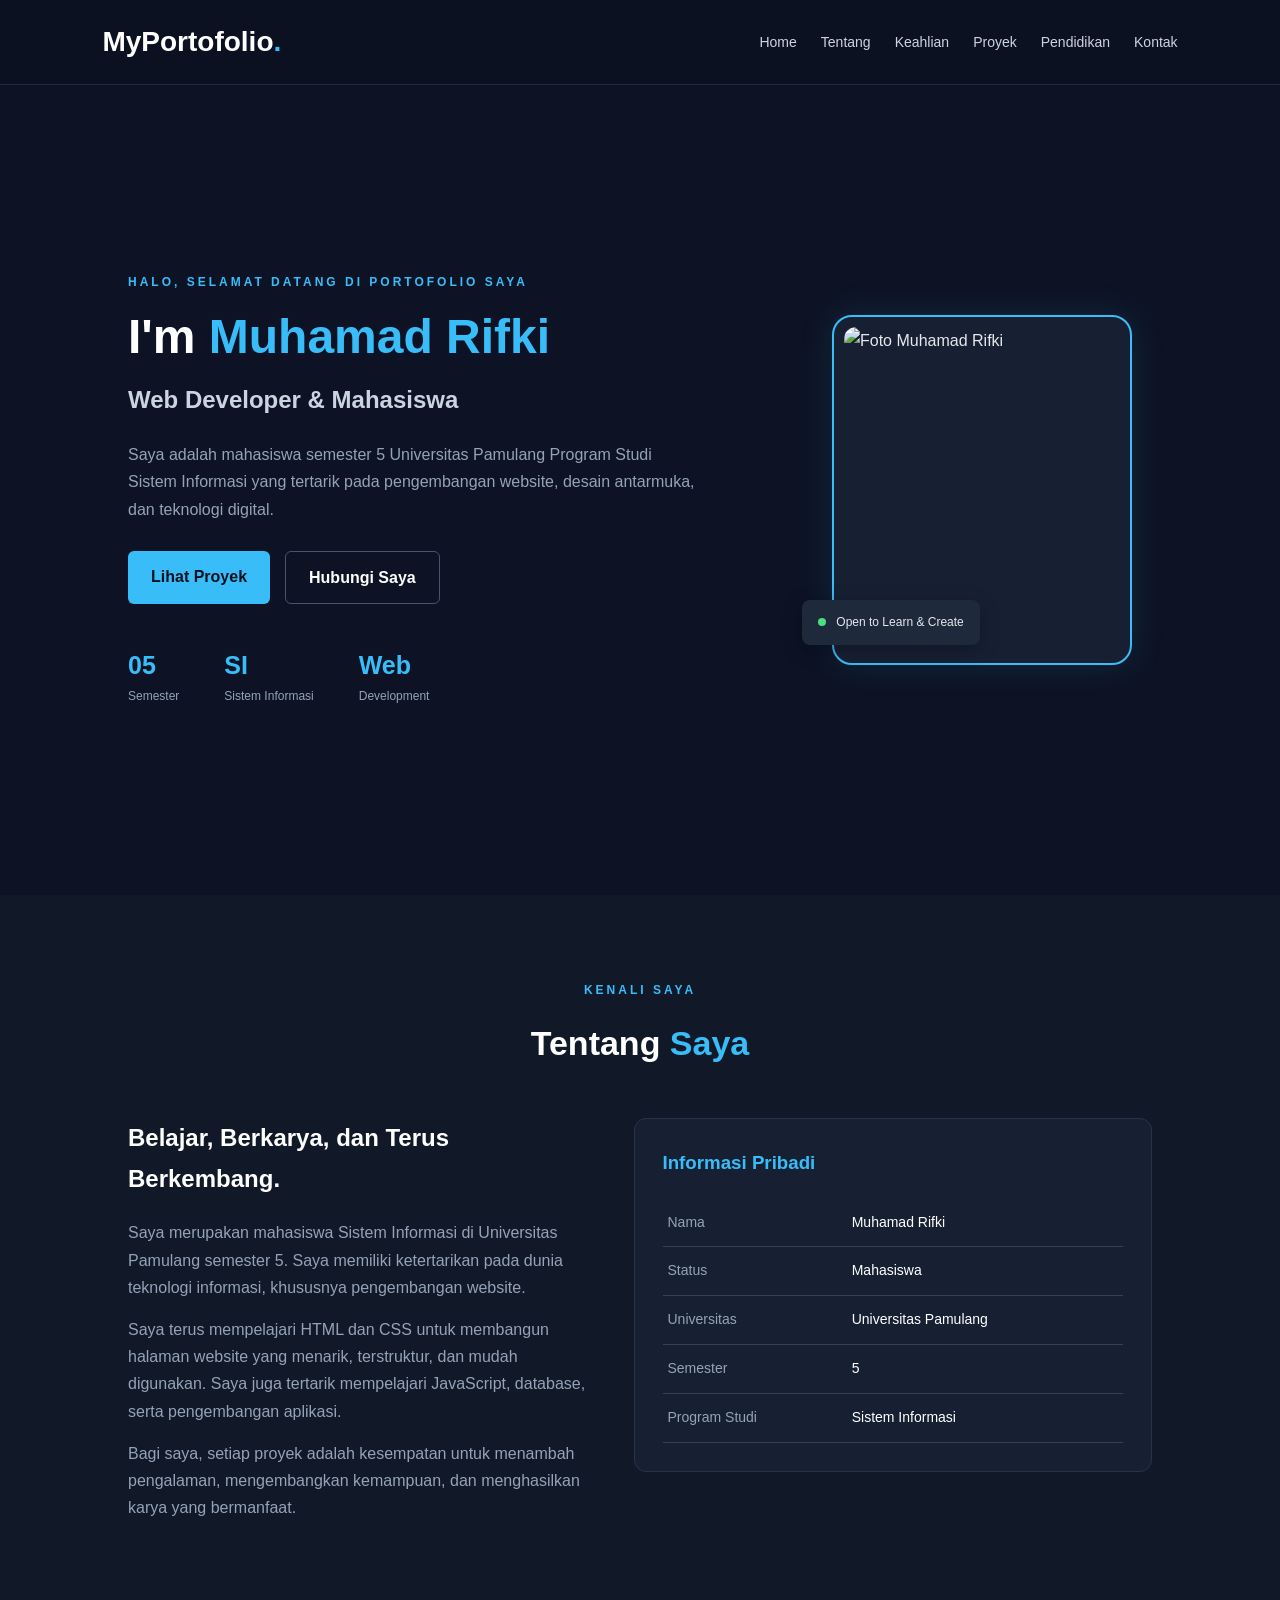
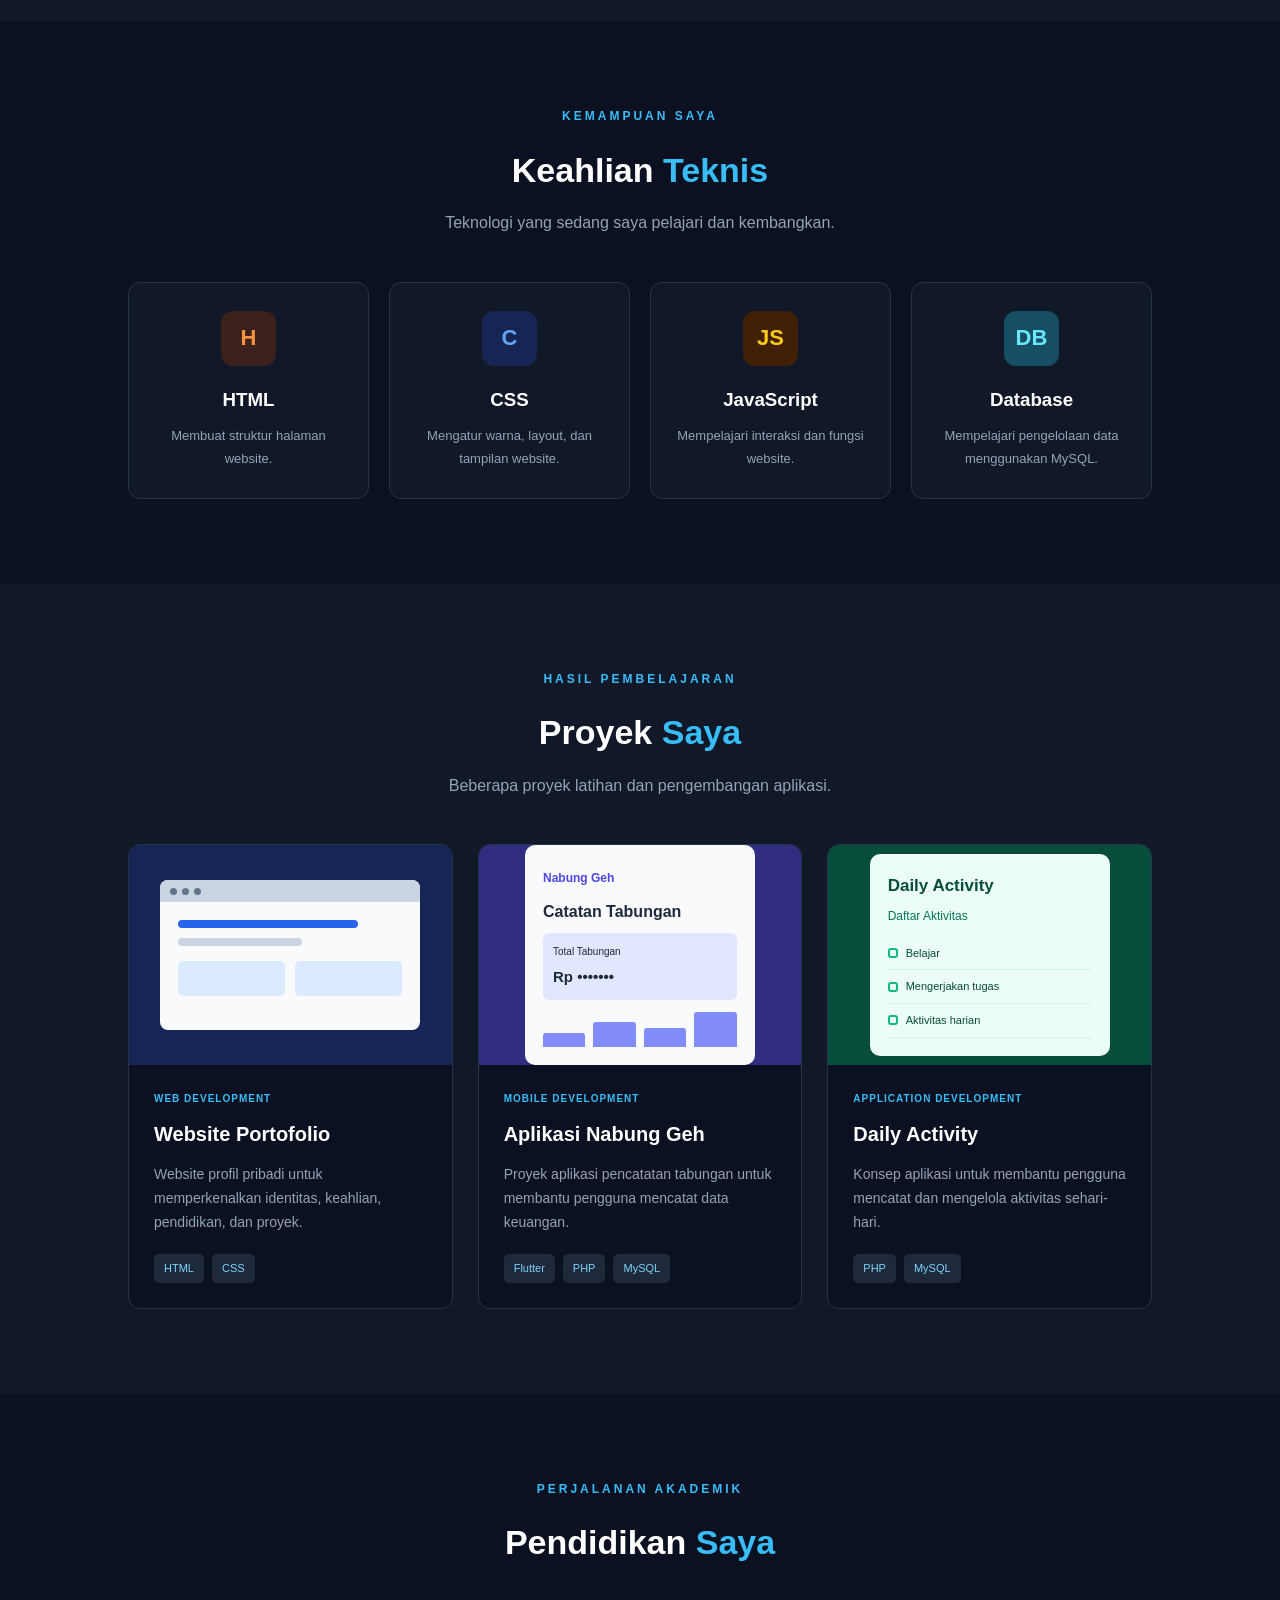
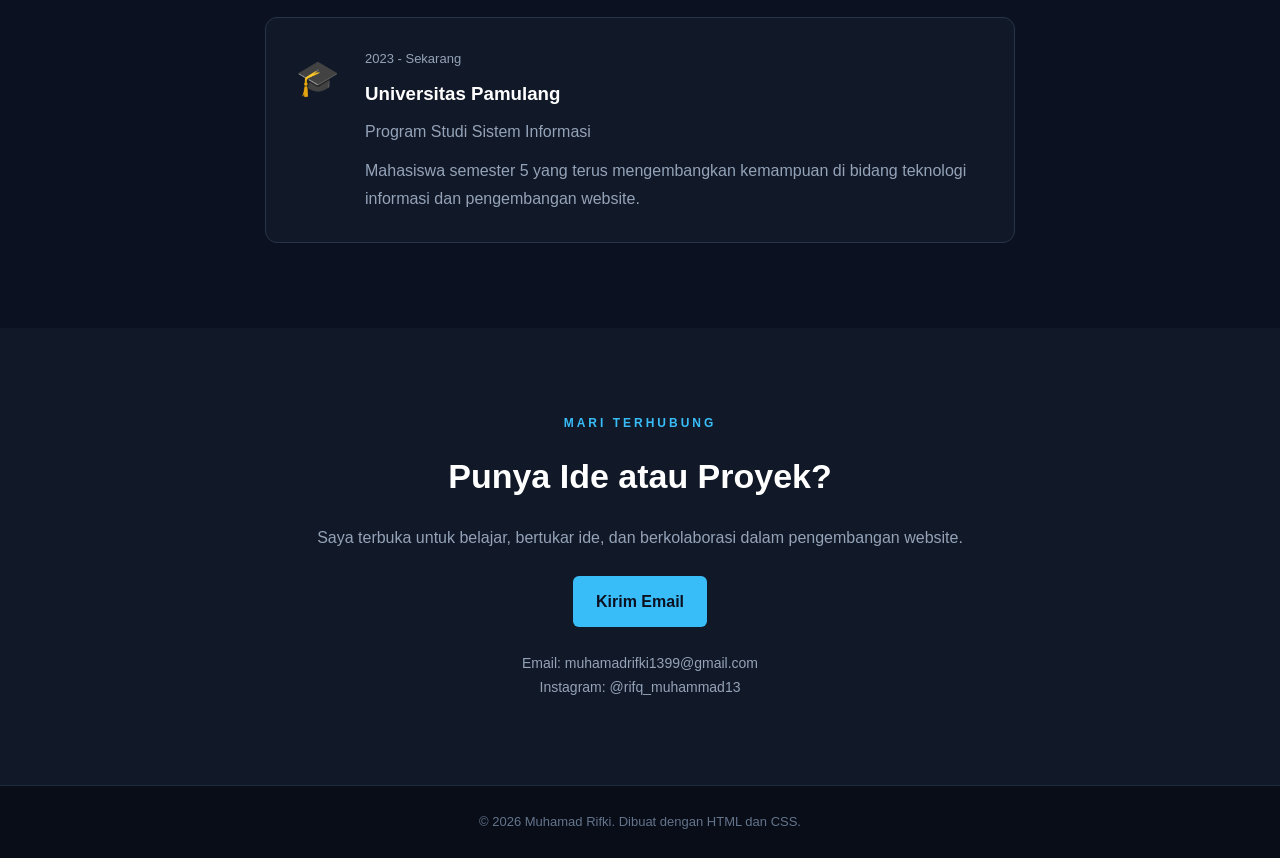
==== index.html @ a857c634 "Add files via upload" ====
<!DOCTYPE html>
<html lang="id">
<head>
    <meta charset="UTF-8">
    <meta name="viewport" content="width=device-width, initial-scale=1.0">

    <title>Portfolio | Muhamad Rifki</title>

    <link rel="stylesheet" href="style.css">
</head>
<body>

    <!-- NAVBAR -->
    <nav class="navbar">
        <a href="#home" class="logo">MyPortofolio<span>.</span></a>

        <ul>
            <li><a href="#home">Home</a></li>
            <li><a href="#about">Tentang</a></li>
            <li><a href="#skills">Keahlian</a></li>
            <li><a href="#projects">Proyek</a></li>
            <li><a href="#education">Pendidikan</a></li>
            <li><a href="#contact">Kontak</a></li>
        </ul>
    </nav>


    <!-- HOME -->
    <section id="home" class="hero">
        <div class="hero-content">

            <p class="greeting">HALO, SELAMAT DATANG DI PORTOFOLIO SAYA</p>

            <h1>I'm <span>Muhamad Rifki</span></h1>

            <h2>Web Developer & Mahasiswa</h2>

            <p class="hero-description">
                Saya adalah mahasiswa semester 5 Universitas Pamulang
                Program Studi Sistem Informasi yang tertarik pada
                pengembangan website, desain antarmuka, dan teknologi digital.
            </p>

            <div class="hero-buttons">
                <a href="#projects" class="btn-primary">Lihat Proyek</a>
                <a href="#contact" class="btn-outline">Hubungi Saya</a>
            </div>

            <div class="hero-info">
                <div>
                    <h3>05</h3>
                    <p>Semester</p>
                </div>

                <div>
                    <h3>SI</h3>
                    <p>Sistem Informasi</p>
                </div>

                <div>
                    <h3>Web</h3>
                    <p>Development</p>
                </div>
            </div>

        </div>

        <div class="hero-image">
            <div class="image-frame">
                <img src="img/rifki.png" alt="Foto Muhamad Rifki">
            </div>

            <div class="floating-card">
                <span class="status-dot"></span>
                Open to Learn & Create
            </div>
        </div>
    </section>


    <!-- TENTANG SAYA -->
    <section id="about" class="section about">
        <div class="section-heading">
            <p class="section-label">KENALI SAYA</p>
            <h2>Tentang <span>Saya</span></h2>
        </div>

        <div class="about-content">
            <div class="about-text">
                <h3>Belajar, Berkarya, dan Terus Berkembang.</h3>

                <p>
                    Saya merupakan mahasiswa Sistem Informasi di
                    Universitas Pamulang semester 5. Saya memiliki
                    ketertarikan pada dunia teknologi informasi,
                    khususnya pengembangan website.
                </p>

                <p>
                    Saya terus mempelajari HTML dan CSS untuk membangun
                    halaman website yang menarik, terstruktur, dan mudah
                    digunakan. Saya juga tertarik mempelajari JavaScript,
                    database, serta pengembangan aplikasi.
                </p>

                <p>
                    Bagi saya, setiap proyek adalah kesempatan untuk
                    menambah pengalaman, mengembangkan kemampuan,
                    dan menghasilkan karya yang bermanfaat.
                </p>
            </div>

            <div class="about-card">
                <h3>Informasi Pribadi</h3>

                <table>
                    <tr>
                        <td>Nama</td>
                        <td>Muhamad Rifki</td>
                    </tr>
                    <tr>
                        <td>Status</td>
                        <td>Mahasiswa</td>
                    </tr>
                    <tr>
                        <td>Universitas</td>
                        <td>Universitas Pamulang</td>
                    </tr>
                    <tr>
                        <td>Semester</td>
                        <td>5</td>
                    </tr>
                    <tr>
                        <td>Program Studi</td>
                        <td>Sistem Informasi</td>
                    </tr>
                </table>
            </div>
        </div>
    </section>


    <!-- KEAHLIAN -->
    <section id="skills" class="section skills-section">
        <div class="section-heading">
            <p class="section-label">KEMAMPUAN SAYA</p>
            <h2>Keahlian <span>Teknis</span></h2>
            <p class="heading-description">
                Teknologi yang sedang saya pelajari dan kembangkan.
            </p>
        </div>

        <div class="skills-grid">

            <div class="skill-card">
                <div class="skill-icon html-icon">H</div>
                <h3>HTML</h3>
                <p>Membuat struktur halaman website.</p>
            </div>

            <div class="skill-card">
                <div class="skill-icon css-icon">C</div>
                <h3>CSS</h3>
                <p>Mengatur warna, layout, dan tampilan website.</p>
            </div>

            <div class="skill-card">
                <div class="skill-icon js-icon">JS</div>
                <h3>JavaScript</h3>
                <p>Mempelajari interaksi dan fungsi website.</p>
            </div>

            <div class="skill-card">
                <div class="skill-icon db-icon">DB</div>
                <h3>Database</h3>
                <p>Mempelajari pengelolaan data menggunakan MySQL.</p>
            </div>

        </div>
    </section>


    <!-- PROYEK -->
    <section id="projects" class="section projects-section">
        <div class="section-heading">
            <p class="section-label">HASIL PEMBELAJARAN</p>
            <h2>Proyek <span>Saya</span></h2>
            <p class="heading-description">
                Beberapa proyek latihan dan pengembangan aplikasi.
            </p>
        </div>

        <div class="projects-grid">

            <div class="project-card">
                <div class="project-visual project-blue">
                    <div class="mock-window">
                        <div class="mock-top">
                            <span></span>
                            <span></span>
                            <span></span>
                        </div>
                        <div class="mock-content">
                            <div class="mock-line"></div>
                            <div class="mock-line short"></div>
                            <div class="mock-boxes">
                                <span></span>
                                <span></span>
                            </div>
                        </div>
                    </div>
                </div>

                <div class="project-info">
                    <p class="project-category">WEB DEVELOPMENT</p>
                    <h3>Website Portofolio</h3>
                    <p>
                        Website profil pribadi untuk memperkenalkan
                        identitas, keahlian, pendidikan, dan proyek.
                    </p>

                    <div class="tags">
                        <span>HTML</span>
                        <span>CSS</span>
                    </div>
                </div>
            </div>


            <div class="project-card">
                <div class="project-visual project-purple">
                    <div class="finance-preview">
                        <span class="preview-label">Nabung Geh</span>
                        <h3>Catatan Tabungan</h3>
                        <div class="finance-balance">
                            <small>Total Tabungan</small>
                            <strong>Rp •••••••</strong>
                        </div>
                        <div class="finance-bars">
                            <span></span>
                            <span></span>
                            <span></span>
                            <span></span>
                        </div>
                    </div>
                </div>

                <div class="project-info">
                    <p class="project-category">MOBILE DEVELOPMENT</p>
                    <h3>Aplikasi Nabung Geh</h3>
                    <p>
                        Proyek aplikasi pencatatan tabungan untuk
                        membantu pengguna mencatat data keuangan.
                    </p>

                    <div class="tags">
                        <span>Flutter</span>
                        <span>PHP</span>
                        <span>MySQL</span>
                    </div>
                </div>
            </div>


            <div class="project-card">
                <div class="project-visual project-green">
                    <div class="activity-preview">
                        <h3>Daily Activity</h3>
                        <p>Daftar Aktivitas</p>
                        <div class="activity-row">
                            <span></span>
                            Belajar
                        </div>
                        <div class="activity-row">
                            <span></span>
                            Mengerjakan tugas
                        </div>
                        <div class="activity-row">
                            <span></span>
                            Aktivitas harian
                        </div>
                    </div>
                </div>

                <div class="project-info">
                    <p class="project-category">APPLICATION DEVELOPMENT</p>
                    <h3>Daily Activity</h3>
                    <p>
                        Konsep aplikasi untuk membantu pengguna
                        mencatat dan mengelola aktivitas sehari-hari.
                    </p>

                    <div class="tags">
                        <span>PHP</span>
                        <span>MySQL</span>
                    </div>
                </div>
            </div>

        </div>
    </section>


    <!-- PENDIDIKAN -->
    <section id="education" class="section education-section">
        <div class="section-heading">
            <p class="section-label">PERJALANAN AKADEMIK</p>
            <h2>Pendidikan <span>Saya</span></h2>
        </div>

        <div class="education-card">
            <div class="education-icon">🎓</div>

            <div>
                <p class="education-year">2023 - Sekarang</p>
                <h3>Universitas Pamulang</h3>
                <p>Program Studi Sistem Informasi</p>
                <p class="education-detail">
                    Mahasiswa semester 5 yang terus mengembangkan
                    kemampuan di bidang teknologi informasi dan
                    pengembangan website.
                </p>
            </div>
        </div>
    </section>


    <!-- KONTAK -->
    <section id="contact" class="section contact-section">
        <div class="contact-box">
            <p class="section-label">MARI TERHUBUNG</p>

            <h2>Punya Ide atau Proyek?</h2>

            <p>
                Saya terbuka untuk belajar, bertukar ide, dan
                berkolaborasi dalam pengembangan website.
            </p>

            <a href="mailto:emailkamu@example.com" class="btn-primary">
                Kirim Email
            </a>

            <div class="contact-details">
                <p>Email: muhamadrifki1399@gmail.com</p>
                <p>Instagram: @rifq_muhammad13</p>
            </div>
        </div>
    </section>


    <!-- FOOTER -->
    <footer>
        <p>
            &copy; 2026 Muhamad Rifki.
            Dibuat dengan HTML dan CSS.
        </p>
    </footer>

</body>
</html>
---- style.css ----
/* RESET */
* {
    margin: 0;
    padding: 0;
    box-sizing: border-box;
}

html {
    scroll-behavior: smooth;
    scroll-padding-top: 85px;
}

body {
    font-family: Arial, sans-serif;
    background-color: #0b1120;
    color: #e5e7eb;
    line-height: 1.7;
}

a {
    text-decoration: none;
}


/* NAVBAR */
.navbar {
    background-color: #0b1120;
    padding: 18px 8%;
    display: flex;
    justify-content: space-between;
    align-items: center;
    position: sticky;
    top: 0;
    z-index: 100;
    border-bottom: 1px solid #1e293b;
}

.logo {
    font-size: 28px;
    font-weight: bold;
    color: white;
}

.logo span {
    color: #38bdf8;
}

.navbar ul {
    display: flex;
    list-style: none;
    gap: 24px;
}

.navbar ul a {
    color: #cbd5e1;
    font-size: 14px;
    transition: 0.3s;
}

.navbar ul a:hover {
    color: #38bdf8;
}


/* HOME */
.hero {
    min-height: 90vh;
    padding: 90px 10%;
    display: flex;
    justify-content: space-between;
    align-items: center;
    gap: 50px;
    background-color: #0d1324;
}

.hero-content {
    max-width: 620px;
}

.greeting,
.section-label {
    color: #38bdf8;
    font-size: 12px;
    font-weight: bold;
    letter-spacing: 3px;
    margin-bottom: 15px;
}

.hero h1 {
    font-size: 48px;
    line-height: 1.2;
    color: white;
    margin-bottom: 15px;
}

.hero h1 span,
.section-heading h2 span {
    color: #38bdf8;
}

.hero h2 {
    color: #cbd5e1;
    font-size: 24px;
    margin-bottom: 20px;
}

.hero-description {
    color: #94a3b8;
    max-width: 570px;
    margin-bottom: 28px;
}

.hero-buttons {
    display: flex;
    flex-wrap: wrap;
    gap: 15px;
}

.btn-primary,
.btn-outline {
    display: inline-block;
    padding: 12px 23px;
    border-radius: 6px;
    font-weight: bold;
    transition: 0.3s;
}

.btn-primary {
    background-color: #38bdf8;
    color: #0b1120;
}

.btn-primary:hover {
    background-color: #7dd3fc;
    transform: translateY(-3px);
}

.btn-outline {
    border: 1px solid #475569;
    color: white;
}

.btn-outline:hover {
    border-color: #38bdf8;
    color: #38bdf8;
}

.hero-info {
    display: flex;
    gap: 45px;
    margin-top: 40px;
}

.hero-info h3 {
    color: #38bdf8;
    font-size: 25px;
}

.hero-info p {
    color: #94a3b8;
    font-size: 12px;
}


/* FOTO PROFIL */
.hero-image {
    position: relative;
    flex-shrink: 0;
    margin: 20px;
}

.image-frame {
    width: 300px;
    height: 350px;
    padding: 10px;
    border: 2px solid #38bdf8;
    border-radius: 20px;
    background-color: #172033;
    box-shadow: 0 0 35px rgba(56, 189, 248, 0.12);
}

.image-frame img {
    width: 100%;
    height: 100%;
    object-fit: cover;
    border-radius: 12px;
}

.floating-card {
    position: absolute;
    bottom: 20px;
    left: -30px;
    background-color: #1e293b;
    padding: 12px 16px;
    border-radius: 8px;
    font-size: 12px;
    box-shadow: 0 5px 20px rgba(0, 0, 0, 0.3);
}

.status-dot {
    display: inline-block;
    width: 8px;
    height: 8px;
    background-color: #4ade80;
    border-radius: 50%;
    margin-right: 7px;
}


/* SECTION UMUM */
.section {
    padding: 85px 10%;
}

.section-heading {
    text-align: center;
    margin-bottom: 45px;
}

.section-heading h2 {
    color: white;
    font-size: 34px;
    margin-bottom: 10px;
}

.heading-description {
    color: #94a3b8;
    margin-top: 10px;
}


/* TENTANG SAYA */
.about {
    background-color: #111827;
}

.about-content {
    display: flex;
    align-items: flex-start;
    gap: 45px;
}

.about-text {
    flex: 1;
}

.about-text h3 {
    color: white;
    font-size: 24px;
    margin-bottom: 20px;
}

.about-text p {
    color: #94a3b8;
    margin-bottom: 15px;
}

.about-card {
    flex: 1;
    background-color: #172033;
    padding: 28px;
    border: 1px solid #263449;
    border-radius: 12px;
}

.about-card h3 {
    color: #38bdf8;
    margin-bottom: 20px;
}

.about-card table {
    width: 100%;
    border-collapse: collapse;
}

.about-card td {
    padding: 12px 5px;
    border-bottom: 1px solid #334155;
    font-size: 14px;
}

.about-card td:first-child {
    color: #94a3b8;
    width: 40%;
}

.about-card td:last-child {
    color: white;
}


/* KEAHLIAN */
.skills-section {
    background-color: #0b1120;
}

.skills-grid {
    display: grid;
    grid-template-columns: repeat(4, 1fr);
    gap: 20px;
}

.skill-card {
    background-color: #111827;
    padding: 28px 20px;
    border: 1px solid #263449;
    border-radius: 12px;
    text-align: center;
    transition: 0.3s;
}

.skill-card:hover {
    border-color: #38bdf8;
    transform: translateY(-6px);
}

.skill-icon {
    width: 55px;
    height: 55px;
    margin: 0 auto 18px;
    display: flex;
    justify-content: center;
    align-items: center;
    border-radius: 12px;
    font-size: 22px;
    font-weight: bold;
}

.html-icon {
    background-color: #3b201b;
    color: #fb923c;
}

.css-icon {
    background-color: #172554;
    color: #60a5fa;
}

.js-icon {
    background-color: #422006;
    color: #facc15;
}

.db-icon {
    background-color: #164e63;
    color: #67e8f9;
}

.skill-card h3 {
    color: white;
    margin-bottom: 10px;
}

.skill-card p {
    color: #94a3b8;
    font-size: 13px;
}


/* PROYEK */
.projects-section {
    background-color: #111827;
}

.projects-grid {
    display: grid;
    grid-template-columns: repeat(3, 1fr);
    gap: 25px;
}

.project-card {
    background-color: #0b1120;
    border: 1px solid #263449;
    border-radius: 12px;
    overflow: hidden;
    transition: 0.3s;
}

.project-card:hover {
    transform: translateY(-6px);
    border-color: #38bdf8;
}

.project-visual {
    height: 220px;
    padding: 25px;
    display: flex;
    justify-content: center;
    align-items: center;
}

.project-blue {
    background-color: #172554;
}

.project-purple {
    background-color: #312e81;
}

.project-green {
    background-color: #064e3b;
}


/* ILUSTRASI WEBSITE */
.mock-window {
    width: 100%;
    max-width: 260px;
    height: 150px;
    border-radius: 8px;
    background-color: #f8fafc;
    overflow: hidden;
}

.mock-top {
    background-color: #cbd5e1;
    height: 22px;
    display: flex;
    align-items: center;
    gap: 5px;
    padding: 0 10px;
}

.mock-top span {
    width: 7px;
    height: 7px;
    background-color: #64748b;
    border-radius: 50%;
}

.mock-content {
    padding: 18px;
}

.mock-line {
    width: 80%;
    height: 8px;
    background-color: #2563eb;
    border-radius: 4px;
    margin-bottom: 10px;
}

.mock-line.short {
    width: 55%;
    background-color: #cbd5e1;
}

.mock-boxes {
    display: flex;
    gap: 10px;
    margin-top: 15px;
}

.mock-boxes span {
    height: 35px;
    flex: 1;
    background-color: #dbeafe;
    border-radius: 5px;
}


/* ILUSTRASI NABUNG GEH */
.finance-preview {
    width: 100%;
    max-width: 230px;
    background-color: #f8fafc;
    padding: 18px;
    border-radius: 10px;
    color: #1e293b;
}

.preview-label {
    color: #4f46e5;
    font-size: 12px;
    font-weight: bold;
}

.finance-preview h3 {
    font-size: 16px;
    margin: 8px 0;
}

.finance-balance {
    background-color: #e0e7ff;
    padding: 10px;
    border-radius: 6px;
}

.finance-balance small,
.finance-balance strong {
    display: block;
}

.finance-balance small {
    font-size: 10px;
}

.finance-balance strong {
    font-size: 15px;
    margin-top: 4px;
}

.finance-bars {
    display: flex;
    align-items: flex-end;
    gap: 8px;
    height: 35px;
    margin-top: 12px;
}

.finance-bars span {
    flex: 1;
    background-color: #818cf8;
    border-radius: 3px 3px 0 0;
}

.finance-bars span:nth-child(1) {
    height: 40%;
}

.finance-bars span:nth-child(2) {
    height: 70%;
}

.finance-bars span:nth-child(3) {
    height: 55%;
}

.finance-bars span:nth-child(4) {
    height: 100%;
}


/* ILUSTRASI DAILY ACTIVITY */
.activity-preview {
    width: 100%;
    max-width: 240px;
    padding: 18px;
    border-radius: 10px;
    background-color: #ecfdf5;
    color: #064e3b;
}

.activity-preview h3 {
    font-size: 17px;
}

.activity-preview p {
    color: #047857;
    font-size: 12px;
    margin: 5px 0 10px;
}

.activity-row {
    display: flex;
    align-items: center;
    gap: 8px;
    padding: 7px 0;
    font-size: 11px;
    border-bottom: 1px solid #d1fae5;
}

.activity-row span {
    width: 10px;
    height: 10px;
    border: 2px solid #10b981;
    border-radius: 3px;
}


/* INFORMASI PROYEK */
.project-info {
    padding: 25px;
}

.project-category {
    color: #38bdf8;
    font-size: 10px;
    letter-spacing: 1px;
    font-weight: bold;
    margin-bottom: 10px;
}

.project-info h3 {
    color: white;
    font-size: 20px;
    margin-bottom: 12px;
}

.project-info > p:not(.project-category) {
    color: #94a3b8;
    font-size: 14px;
    margin-bottom: 20px;
}

.tags {
    display: flex;
    flex-wrap: wrap;
    gap: 8px;
}

.tags span {
    background-color: #1e293b;
    color: #7dd3fc;
    padding: 5px 10px;
    border-radius: 5px;
    font-size: 11px;
}


/* PENDIDIKAN */
.education-section {
    background-color: #0b1120;
}

.education-card {
    max-width: 750px;
    margin: 0 auto;
    display: flex;
    gap: 25px;
    padding: 30px;
    background-color: #111827;
    border: 1px solid #263449;
    border-radius: 12px;
}

.education-icon {
    font-size: 35px;
}

.education-year {
    color: #38bdf8;
    font-size: 13px;
}

.education-card h3 {
    color: white;
    margin: 8px 0;
}

.education-card p {
    color: #94a3b8;
}

.education-detail {
    margin-top: 12px;
}


/* KONTAK */
.contact-section {
    background-color: #111827;
}

.contact-box {
    max-width: 700px;
    margin: 0 auto;
    text-align: center;
}

.contact-box h2 {
    color: white;
    font-size: 34px;
    margin-bottom: 18px;
}

.contact-box > p:not(.section-label) {
    color: #94a3b8;
    margin-bottom: 25px;
}

.contact-details {
    margin-top: 25px;
    color: #94a3b8;
    font-size: 14px;
}


/* FOOTER */
footer {
    padding: 25px 10%;
    text-align: center;
    background-color: #080d18;
    border-top: 1px solid #1e293b;
    color: #64748b;
    font-size: 13px;
}


/* RESPONSIVE TABLET */
@media (max-width: 1000px) {
    .navbar {
        padding: 18px 5%;
    }

    .navbar ul {
        gap: 14px;
    }

    .hero,
    .section {
        padding-left: 6%;
        padding-right: 6%;
    }

    .hero h1 {
        font-size: 38px;
    }

    .image-frame {
        width: 250px;
        height: 300px;
    }

    .skills-grid {
        grid-template-columns: repeat(2, 1fr);
    }

    .projects-grid {
        grid-template-columns: repeat(2, 1fr);
    }
}


/* RESPONSIVE HP */
@media (max-width: 700px) {
    .navbar {
        flex-direction: column;
        gap: 12px;
    }

    .navbar ul {
        justify-content: center;
        flex-wrap: wrap;
        gap: 10px 18px;
    }

    .navbar ul a {
        font-size: 12px;
    }

    .hero {
        flex-direction: column-reverse;
        text-align: center;
        padding-top: 55px;
        padding-bottom: 55px;
    }

    .hero-buttons,
    .hero-info {
        justify-content: center;
    }

    .hero h1 {
        font-size: 34px;
    }

    .hero h2 {
        font-size: 20px;
    }

    .hero-info {
        gap: 25px;
    }

    .hero-image {
        margin: 10px 0 25px;
    }

    .image-frame {
        width: 230px;
        height: 270px;
    }

    .floating-card {
        left: -10px;
    }

    .section {
        padding: 65px 6%;
    }

    .section-heading h2,
    .contact-box h2 {
        font-size: 28px;
    }

    .about-content {
        flex-direction: column;
    }

    .about-card {
        width: 100%;
        padding: 20px;
    }

    .skills-grid,
    .projects-grid {
        grid-template-columns: 1fr;
    }

    .project-visual {
        height: 210px;
    }

    .education-card {
        padding: 20px;
        gap: 15px;
    }

    .education-icon {
        font-size: 25px;
    }
}
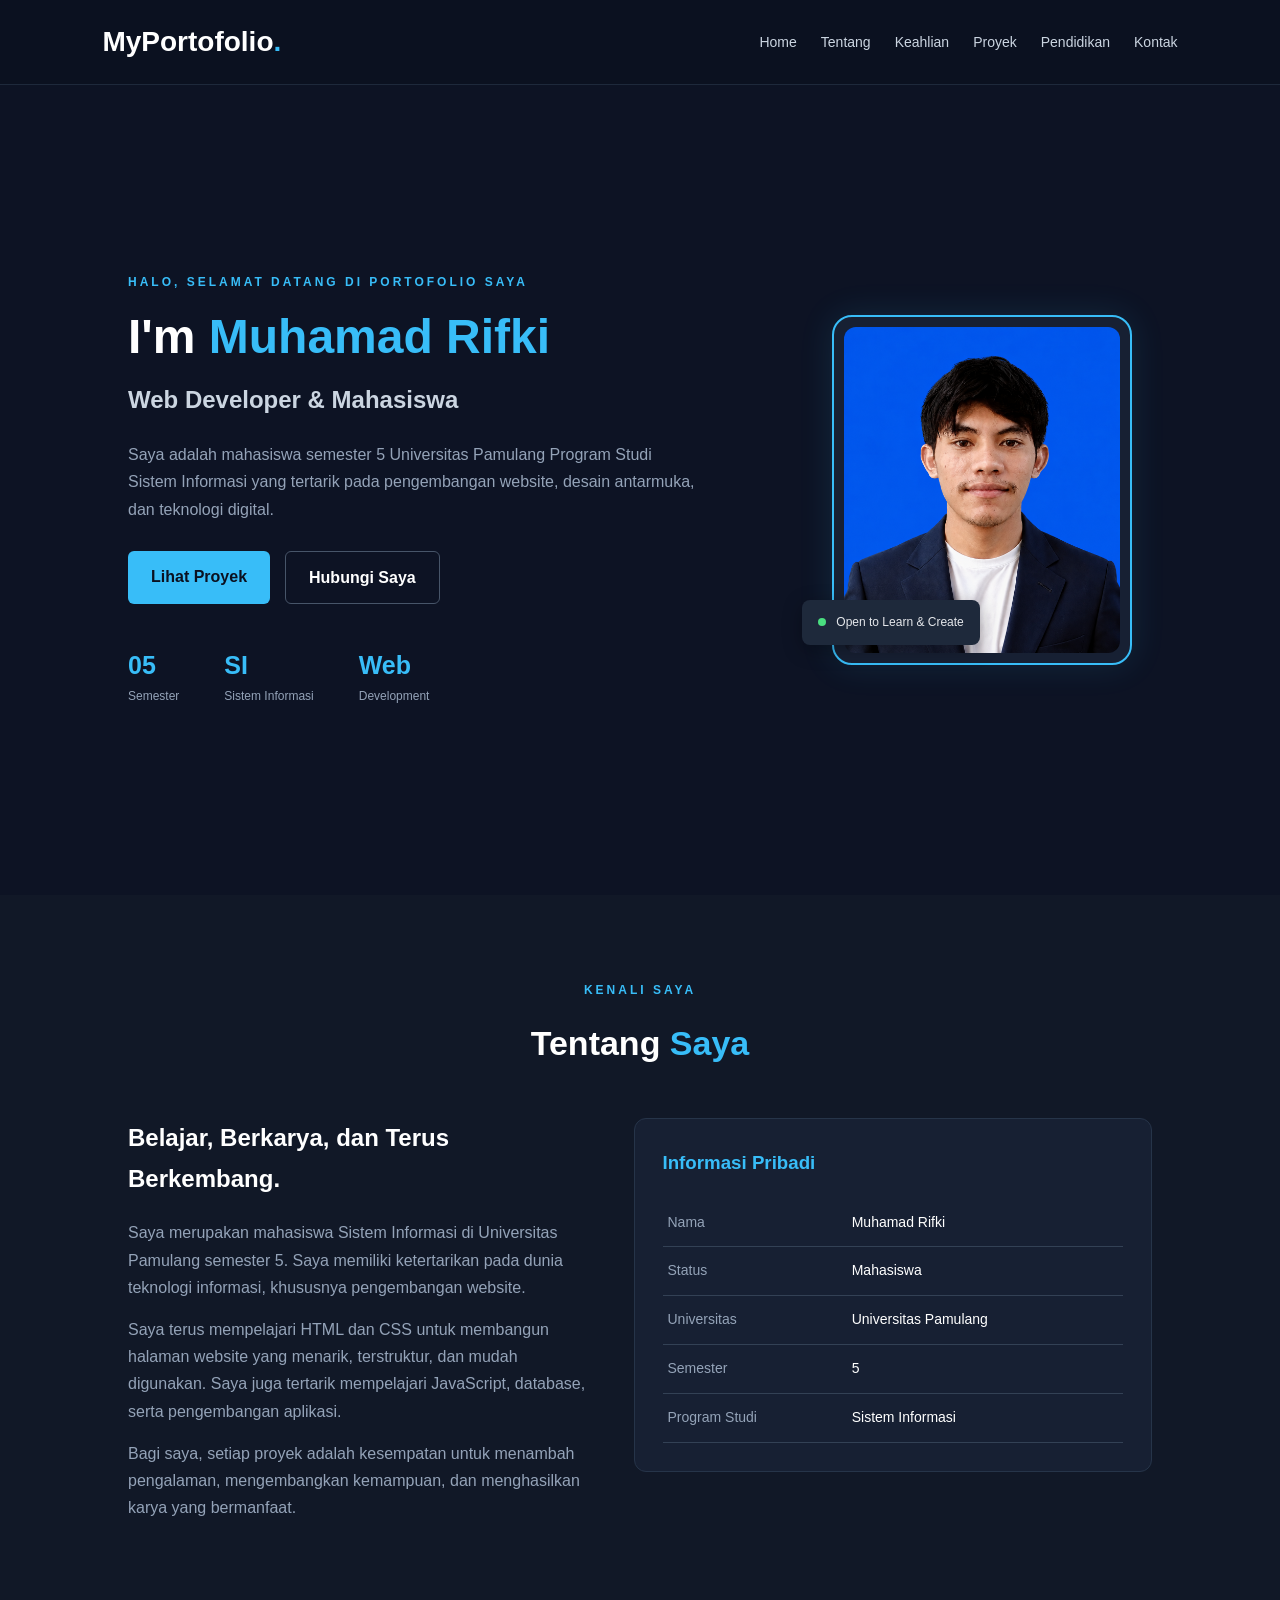
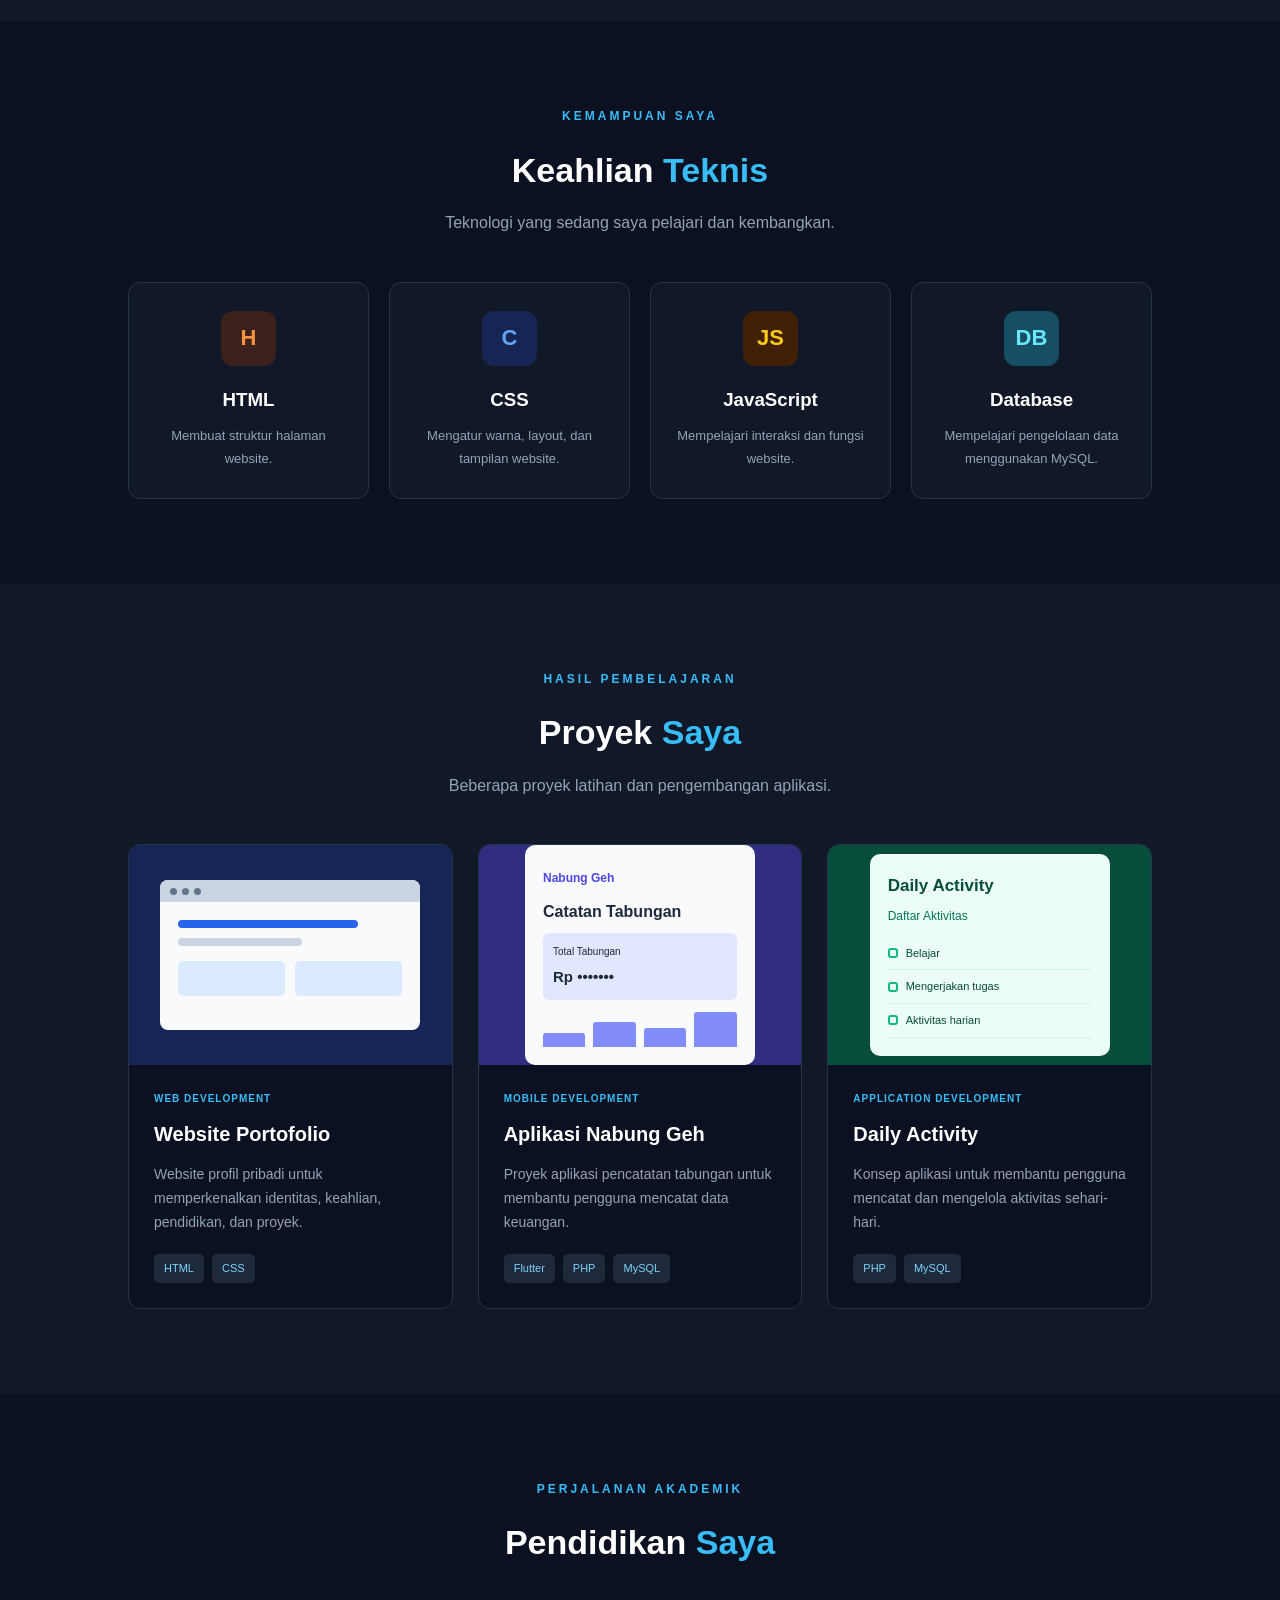
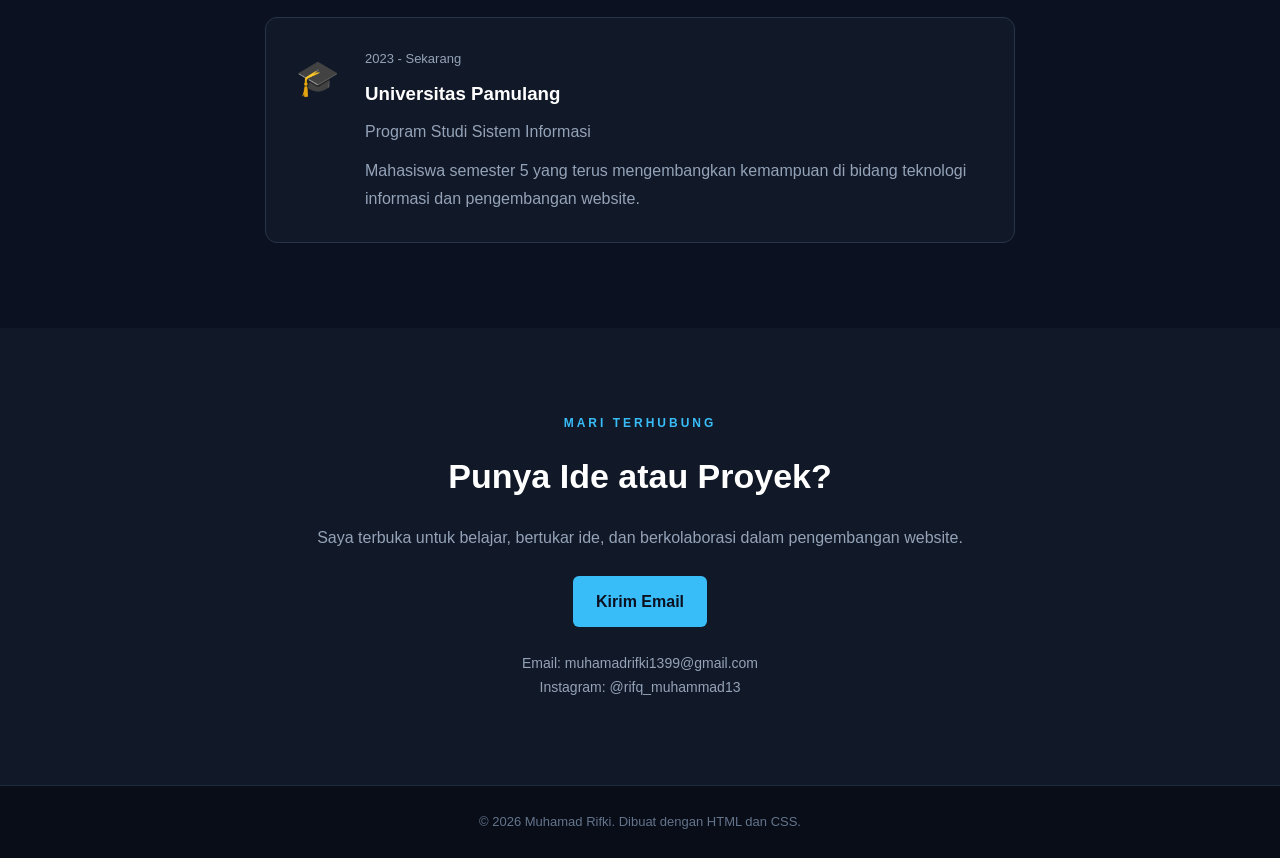
==== commit 0179c107: "index.html" ====
--- a/index.html
+++ b/index.html
@@ -67,7 +67,7 @@
 
         <div class="hero-image">
             <div class="image-frame">
-                <img src="img/rifki.png" alt="Foto Muhamad Rifki">
+                <img src="./rifki.png" alt="Foto Muhamad Rifki">
             </div>
 
             <div class="floating-card">
@@ -358,4 +358,4 @@
     </footer>
 
 </body>
-</html>+</html>
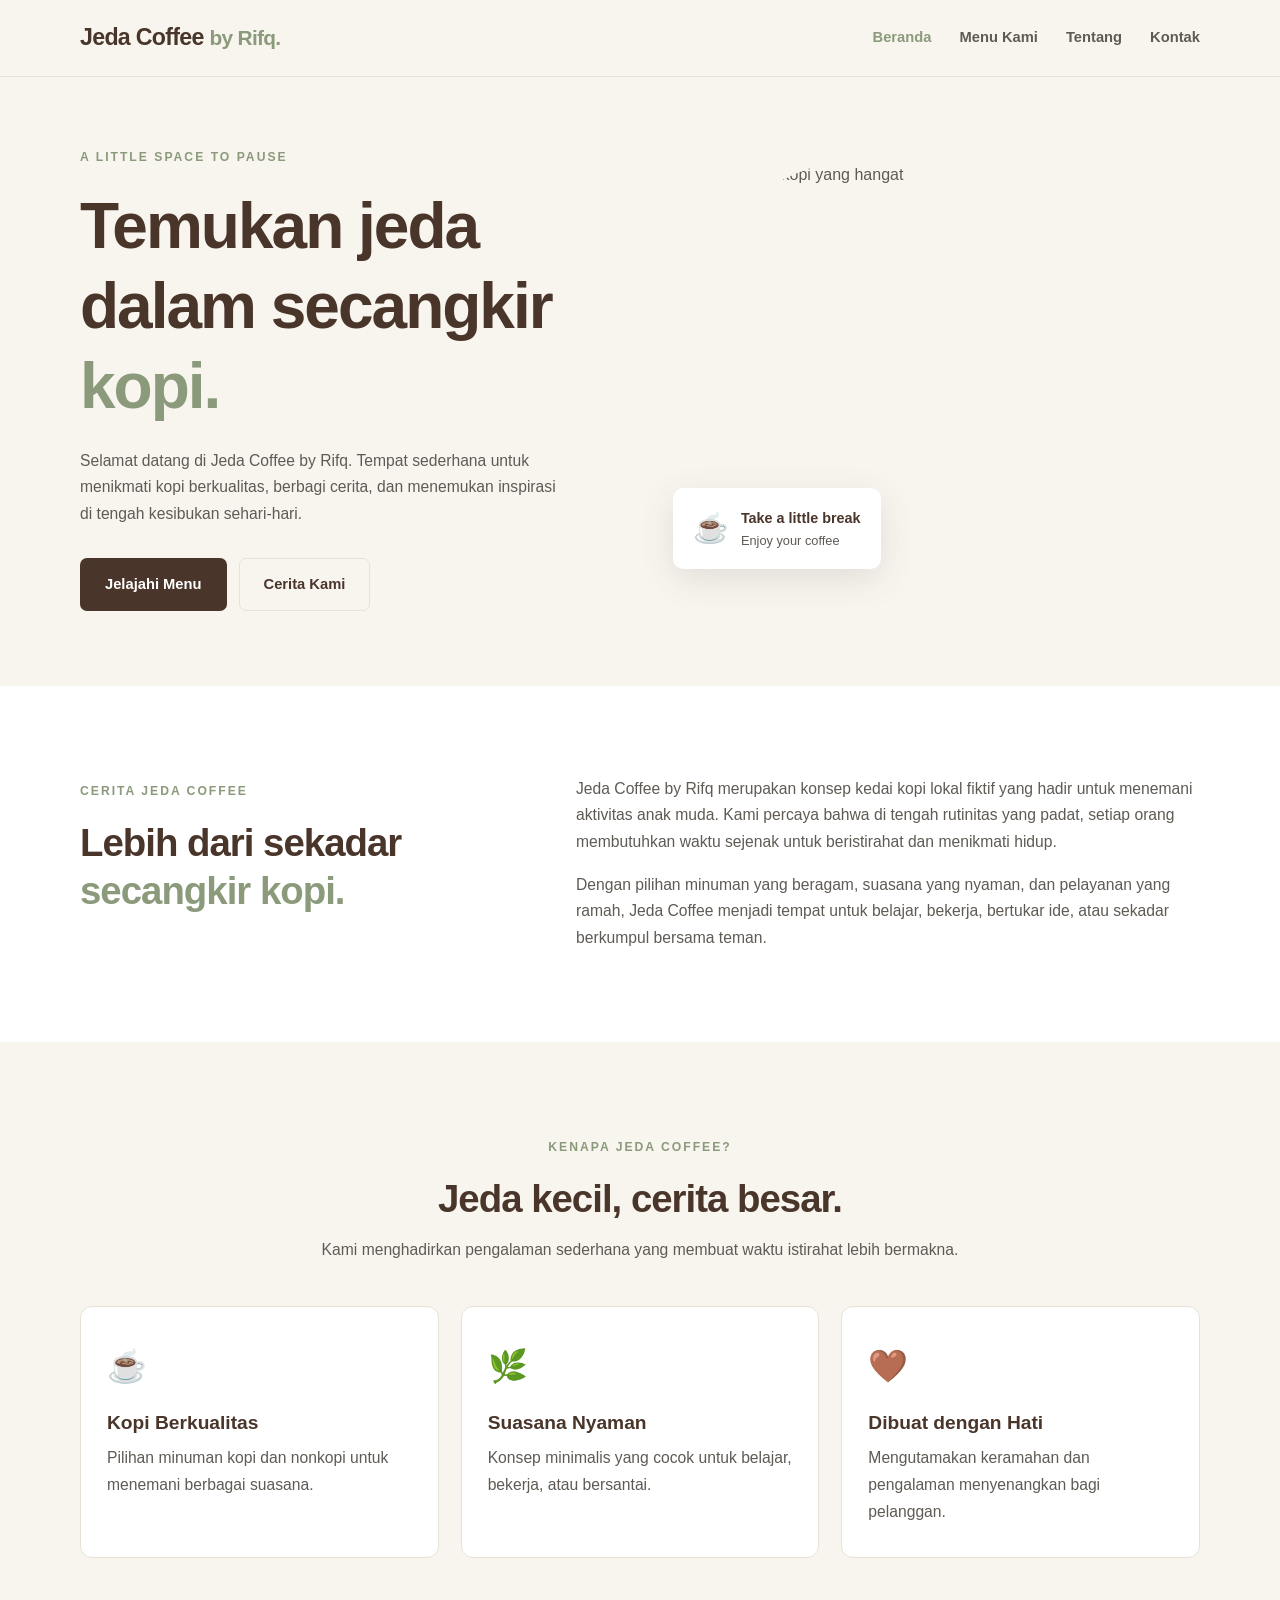
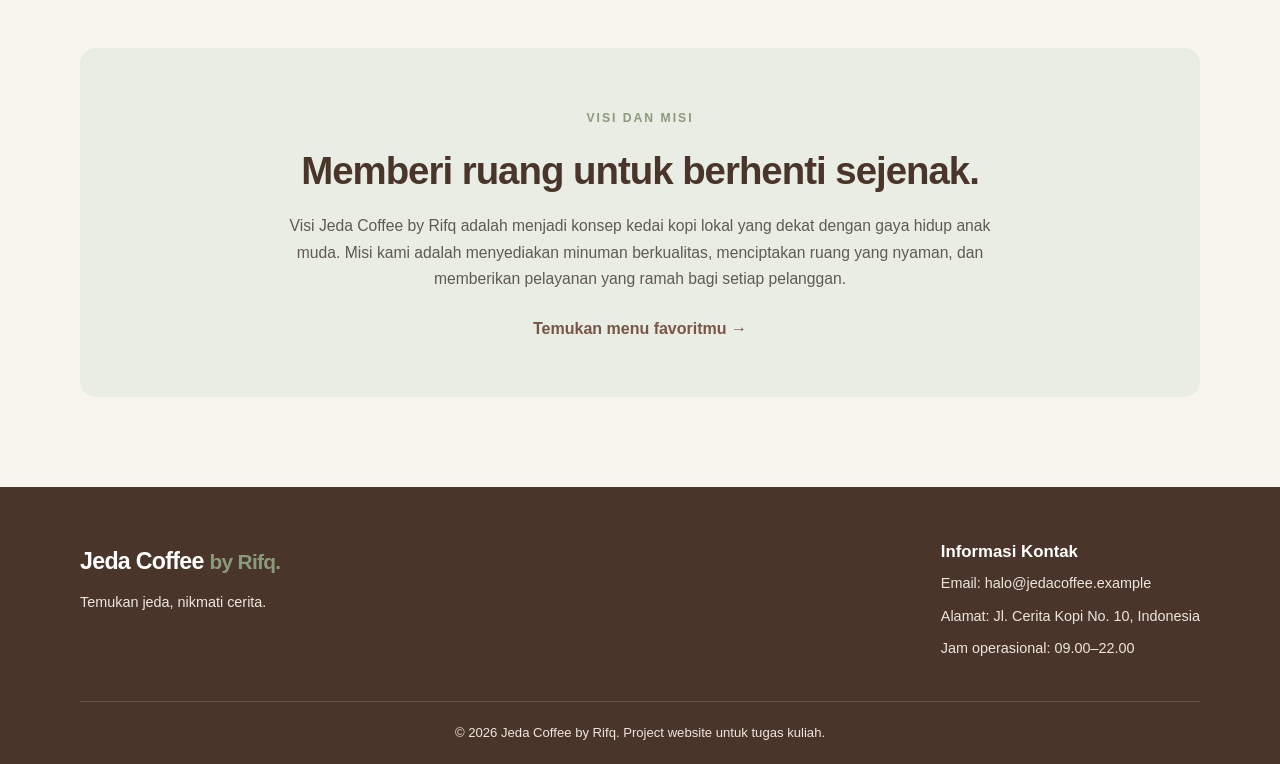
==== commit 312ac6da: "Add files via upload" ====
--- a/index.html
+++ b/index.html
@@ -1,360 +1,184 @@
+
 <!DOCTYPE html>
 <html lang="id">
 <head>
     <meta charset="UTF-8">
     <meta name="viewport" content="width=device-width, initial-scale=1.0">
-
-    <title>Portfolio | Muhamad Rifki</title>
-
+    <meta name="description" content="Jeda Coffee by Rifq, tempat menikmati kopi dan menemukan waktu untuk diri sendiri.">
+    <title>Jeda Coffee by Rifq | Temukan Jeda</title>
     <link rel="stylesheet" href="style.css">
 </head>
 <body>
 
-    <!-- NAVBAR -->
-    <nav class="navbar">
-        <a href="#home" class="logo">MyPortofolio<span>.</span></a>
+    <!-- HEADER DAN NAVIGASI -->
+    <header class="header">
+        <nav class="navbar container">
+            <a href="index.html" class="logo">
+                Jeda Coffee <span>by Rifq.</span>
+            </a>
 
-        <ul>
-            <li><a href="#home">Home</a></li>
-            <li><a href="#about">Tentang</a></li>
-            <li><a href="#skills">Keahlian</a></li>
-            <li><a href="#projects">Proyek</a></li>
-            <li><a href="#education">Pendidikan</a></li>
-            <li><a href="#contact">Kontak</a></li>
-        </ul>
-    </nav>
+            <div class="nav-links">
+                <a href="index.html" class="active">Beranda</a>
+                <a href="menu.html">Menu Kami</a>
+                <a href="#tentang">Tentang</a>
+                <a href="#kontak">Kontak</a>
+            </div>
+        </nav>
+    </header>
 
+    <main>
+        <!-- BAGIAN BERANDA -->
+        <section class="hero container">
+            <div class="hero-text">
+                <span class="eyebrow">A LITTLE SPACE TO PAUSE</span>
 
-    <!-- HOME -->
-    <section id="home" class="hero">
-        <div class="hero-content">
+                <h1>Temukan jeda dalam secangkir <span>kopi.</span></h1>
 
-            <p class="greeting">HALO, SELAMAT DATANG DI PORTOFOLIO SAYA</p>
+                <p>
+                    Selamat datang di Jeda Coffee by Rifq.
+                    Tempat sederhana untuk menikmati kopi berkualitas,
+                    berbagi cerita, dan menemukan inspirasi di tengah
+                    kesibukan sehari-hari.
+                </p>
 
-            <h1>I'm <span>Muhamad Rifki</span></h1>
-
-            <h2>Web Developer & Mahasiswa</h2>
-
-            <p class="hero-description">
-                Saya adalah mahasiswa semester 5 Universitas Pamulang
-                Program Studi Sistem Informasi yang tertarik pada
-                pengembangan website, desain antarmuka, dan teknologi digital.
-            </p>
-
-            <div class="hero-buttons">
-                <a href="#projects" class="btn-primary">Lihat Proyek</a>
-                <a href="#contact" class="btn-outline">Hubungi Saya</a>
-            </div>
-
-            <div class="hero-info">
-                <div>
-                    <h3>05</h3>
-                    <p>Semester</p>
-                </div>
-
-                <div>
-                    <h3>SI</h3>
-                    <p>Sistem Informasi</p>
-                </div>
-
-                <div>
-                    <h3>Web</h3>
-                    <p>Development</p>
+                <div class="hero-buttons">
+                    <a href="menu.html" class="btn btn-primary">Jelajahi Menu</a>
+                    <a href="#tentang" class="btn btn-outline">Cerita Kami</a>
                 </div>
             </div>
 
-        </div>
+            <div class="hero-image">
+                <img
+                    src="https://images.unsplash.com/photo-1442512595331-e89e73853f31?auto=format&fit=crop&w=1000&q=85"
+                    alt="Suasana kopi yang hangat">
 
-        <div class="hero-image">
-            <div class="image-frame">
-                <img src="./rifki.png" alt="Foto Muhamad Rifki">
-            </div>
-
-            <div class="floating-card">
-                <span class="status-dot"></span>
-                Open to Learn & Create
-            </div>
-        </div>
-    </section>
-
-
-    <!-- TENTANG SAYA -->
-    <section id="about" class="section about">
-        <div class="section-heading">
-            <p class="section-label">KENALI SAYA</p>
-            <h2>Tentang <span>Saya</span></h2>
-        </div>
-
-        <div class="about-content">
-            <div class="about-text">
-                <h3>Belajar, Berkarya, dan Terus Berkembang.</h3>
-
-                <p>
-                    Saya merupakan mahasiswa Sistem Informasi di
-                    Universitas Pamulang semester 5. Saya memiliki
-                    ketertarikan pada dunia teknologi informasi,
-                    khususnya pengembangan website.
-                </p>
-
-                <p>
-                    Saya terus mempelajari HTML dan CSS untuk membangun
-                    halaman website yang menarik, terstruktur, dan mudah
-                    digunakan. Saya juga tertarik mempelajari JavaScript,
-                    database, serta pengembangan aplikasi.
-                </p>
-
-                <p>
-                    Bagi saya, setiap proyek adalah kesempatan untuk
-                    menambah pengalaman, mengembangkan kemampuan,
-                    dan menghasilkan karya yang bermanfaat.
-                </p>
-            </div>
-
-            <div class="about-card">
-                <h3>Informasi Pribadi</h3>
-
-                <table>
-                    <tr>
-                        <td>Nama</td>
-                        <td>Muhamad Rifki</td>
-                    </tr>
-                    <tr>
-                        <td>Status</td>
-                        <td>Mahasiswa</td>
-                    </tr>
-                    <tr>
-                        <td>Universitas</td>
-                        <td>Universitas Pamulang</td>
-                    </tr>
-                    <tr>
-                        <td>Semester</td>
-                        <td>5</td>
-                    </tr>
-                    <tr>
-                        <td>Program Studi</td>
-                        <td>Sistem Informasi</td>
-                    </tr>
-                </table>
-            </div>
-        </div>
-    </section>
-
-
-    <!-- KEAHLIAN -->
-    <section id="skills" class="section skills-section">
-        <div class="section-heading">
-            <p class="section-label">KEMAMPUAN SAYA</p>
-            <h2>Keahlian <span>Teknis</span></h2>
-            <p class="heading-description">
-                Teknologi yang sedang saya pelajari dan kembangkan.
-            </p>
-        </div>
-
-        <div class="skills-grid">
-
-            <div class="skill-card">
-                <div class="skill-icon html-icon">H</div>
-                <h3>HTML</h3>
-                <p>Membuat struktur halaman website.</p>
-            </div>
-
-            <div class="skill-card">
-                <div class="skill-icon css-icon">C</div>
-                <h3>CSS</h3>
-                <p>Mengatur warna, layout, dan tampilan website.</p>
-            </div>
-
-            <div class="skill-card">
-                <div class="skill-icon js-icon">JS</div>
-                <h3>JavaScript</h3>
-                <p>Mempelajari interaksi dan fungsi website.</p>
-            </div>
-
-            <div class="skill-card">
-                <div class="skill-icon db-icon">DB</div>
-                <h3>Database</h3>
-                <p>Mempelajari pengelolaan data menggunakan MySQL.</p>
-            </div>
-
-        </div>
-    </section>
-
-
-    <!-- PROYEK -->
-    <section id="projects" class="section projects-section">
-        <div class="section-heading">
-            <p class="section-label">HASIL PEMBELAJARAN</p>
-            <h2>Proyek <span>Saya</span></h2>
-            <p class="heading-description">
-                Beberapa proyek latihan dan pengembangan aplikasi.
-            </p>
-        </div>
-
-        <div class="projects-grid">
-
-            <div class="project-card">
-                <div class="project-visual project-blue">
-                    <div class="mock-window">
-                        <div class="mock-top">
-                            <span></span>
-                            <span></span>
-                            <span></span>
-                        </div>
-                        <div class="mock-content">
-                            <div class="mock-line"></div>
-                            <div class="mock-line short"></div>
-                            <div class="mock-boxes">
-                                <span></span>
-                                <span></span>
-                            </div>
-                        </div>
-                    </div>
-                </div>
-
-                <div class="project-info">
-                    <p class="project-category">WEB DEVELOPMENT</p>
-                    <h3>Website Portofolio</h3>
-                    <p>
-                        Website profil pribadi untuk memperkenalkan
-                        identitas, keahlian, pendidikan, dan proyek.
-                    </p>
-
-                    <div class="tags">
-                        <span>HTML</span>
-                        <span>CSS</span>
+                <div class="image-note">
+                    <span>☕</span>
+                    <div>
+                        <strong>Take a little break</strong>
+                        <small>Enjoy your coffee</small>
                     </div>
                 </div>
             </div>
+        </section>
 
-
-            <div class="project-card">
-                <div class="project-visual project-purple">
-                    <div class="finance-preview">
-                        <span class="preview-label">Nabung Geh</span>
-                        <h3>Catatan Tabungan</h3>
-                        <div class="finance-balance">
-                            <small>Total Tabungan</small>
-                            <strong>Rp •••••••</strong>
-                        </div>
-                        <div class="finance-bars">
-                            <span></span>
-                            <span></span>
-                            <span></span>
-                            <span></span>
-                        </div>
-                    </div>
+        <!-- TENTANG KAMI -->
+        <section id="tentang" class="about section">
+            <div class="container about-content">
+                <div>
+                    <span class="eyebrow">CERITA JEDA COFFEE</span>
+                    <h2>Lebih dari sekadar <span>secangkir kopi.</span></h2>
                 </div>
 
-                <div class="project-info">
-                    <p class="project-category">MOBILE DEVELOPMENT</p>
-                    <h3>Aplikasi Nabung Geh</h3>
+                <div class="about-text">
                     <p>
-                        Proyek aplikasi pencatatan tabungan untuk
-                        membantu pengguna mencatat data keuangan.
+                        Jeda Coffee by Rifq merupakan konsep kedai kopi
+                        lokal fiktif yang hadir untuk menemani aktivitas
+                        anak muda. Kami percaya bahwa di tengah rutinitas
+                        yang padat, setiap orang membutuhkan waktu sejenak
+                        untuk beristirahat dan menikmati hidup.
                     </p>
 
-                    <div class="tags">
-                        <span>Flutter</span>
-                        <span>PHP</span>
-                        <span>MySQL</span>
-                    </div>
+                    <p>
+                        Dengan pilihan minuman yang beragam, suasana yang
+                        nyaman, dan pelayanan yang ramah, Jeda Coffee
+                        menjadi tempat untuk belajar, bekerja, bertukar
+                        ide, atau sekadar berkumpul bersama teman.
+                    </p>
                 </div>
             </div>
+        </section>
 
-
-            <div class="project-card">
-                <div class="project-visual project-green">
-                    <div class="activity-preview">
-                        <h3>Daily Activity</h3>
-                        <p>Daftar Aktivitas</p>
-                        <div class="activity-row">
-                            <span></span>
-                            Belajar
-                        </div>
-                        <div class="activity-row">
-                            <span></span>
-                            Mengerjakan tugas
-                        </div>
-                        <div class="activity-row">
-                            <span></span>
-                            Aktivitas harian
-                        </div>
-                    </div>
+        <!-- KEUNGGULAN -->
+        <section class="features section">
+            <div class="container">
+                <div class="section-heading">
+                    <span class="eyebrow">KENAPA JEDA COFFEE?</span>
+                    <h2>Jeda kecil, cerita besar.</h2>
+                    <p>
+                        Kami menghadirkan pengalaman sederhana yang
+                        membuat waktu istirahat lebih bermakna.
+                    </p>
                 </div>
 
-                <div class="project-info">
-                    <p class="project-category">APPLICATION DEVELOPMENT</p>
-                    <h3>Daily Activity</h3>
-                    <p>
-                        Konsep aplikasi untuk membantu pengguna
-                        mencatat dan mengelola aktivitas sehari-hari.
-                    </p>
+                <div class="feature-grid">
+                    <article class="feature-card">
+                        <div class="feature-icon">☕</div>
+                        <h3>Kopi Berkualitas</h3>
+                        <p>
+                            Pilihan minuman kopi dan nonkopi untuk
+                            menemani berbagai suasana.
+                        </p>
+                    </article>
 
-                    <div class="tags">
-                        <span>PHP</span>
-                        <span>MySQL</span>
-                    </div>
+                    <article class="feature-card">
+                        <div class="feature-icon">🌿</div>
+                        <h3>Suasana Nyaman</h3>
+                        <p>
+                            Konsep minimalis yang cocok untuk belajar,
+                            bekerja, atau bersantai.
+                        </p>
+                    </article>
+
+                    <article class="feature-card">
+                        <div class="feature-icon">🤎</div>
+                        <h3>Dibuat dengan Hati</h3>
+                        <p>
+                            Mengutamakan keramahan dan pengalaman
+                            menyenangkan bagi pelanggan.
+                        </p>
+                    </article>
                 </div>
             </div>
+        </section>
 
-        </div>
-    </section>
+        <!-- VISI DAN MISI -->
+        <section class="vision section">
+            <div class="container vision-box">
+                <span class="eyebrow">VISI DAN MISI</span>
 
+                <h2>Memberi ruang untuk berhenti sejenak.</h2>
 
-    <!-- PENDIDIKAN -->
-    <section id="education" class="section education-section">
-        <div class="section-heading">
-            <p class="section-label">PERJALANAN AKADEMIK</p>
-            <h2>Pendidikan <span>Saya</span></h2>
+                <p>
+                    Visi Jeda Coffee by Rifq adalah menjadi konsep
+                    kedai kopi lokal yang dekat dengan gaya hidup anak
+                    muda. Misi kami adalah menyediakan minuman berkualitas,
+                    menciptakan ruang yang nyaman, dan memberikan
+                    pelayanan yang ramah bagi setiap pelanggan.
+                </p>
+
+                <a href="menu.html" class="text-link">
+                    Temukan menu favoritmu →
+                </a>
+            </div>
+        </section>
+    </main>
+
+    <!-- FOOTER DAN KONTAK -->
+    <footer id="kontak" class="footer">
+        <div class="container footer-content">
+            <div>
+                <a href="index.html" class="logo footer-logo">
+                    Jeda Coffee <span>by Rifq.</span>
+                </a>
+
+                <p>Temukan jeda, nikmati cerita.</p>
+            </div>
+
+            <div class="footer-contact">
+                <h3>Informasi Kontak</h3>
+                <p>Email: halo@jedacoffee.example</p>
+                <p>Alamat: Jl. Cerita Kopi No. 10, Indonesia</p>
+                <p>Jam operasional: 09.00–22.00</p>
+            </div>
         </div>
 
-        <div class="education-card">
-            <div class="education-icon">🎓</div>
-
-            <div>
-                <p class="education-year">2023 - Sekarang</p>
-                <h3>Universitas Pamulang</h3>
-                <p>Program Studi Sistem Informasi</p>
-                <p class="education-detail">
-                    Mahasiswa semester 5 yang terus mengembangkan
-                    kemampuan di bidang teknologi informasi dan
-                    pengembangan website.
-                </p>
-            </div>
+        <div class="container copyright">
+            <p>
+                &copy; 2026 Jeda Coffee by Rifq.
+                Project website untuk tugas kuliah.
+            </p>
         </div>
-    </section>
-
-
-    <!-- KONTAK -->
-    <section id="contact" class="section contact-section">
-        <div class="contact-box">
-            <p class="section-label">MARI TERHUBUNG</p>
-
-            <h2>Punya Ide atau Proyek?</h2>
-
-            <p>
-                Saya terbuka untuk belajar, bertukar ide, dan
-                berkolaborasi dalam pengembangan website.
-            </p>
-
-            <a href="mailto:emailkamu@example.com" class="btn-primary">
-                Kirim Email
-            </a>
-
-            <div class="contact-details">
-                <p>Email: muhamadrifki1399@gmail.com</p>
-                <p>Instagram: @rifq_muhammad13</p>
-            </div>
-        </div>
-    </section>
-
-
-    <!-- FOOTER -->
-    <footer>
-        <p>
-            &copy; 2026 Muhamad Rifki.
-            Dibuat dengan HTML dan CSS.
-        </p>
     </footer>
 
 </body>
--- a/style.css
+++ b/style.css
@@ -1,4 +1,18 @@
-/* RESET */
+
+/* =========================================
+   1. VARIABEL WARNA DAN PENGATURAN DASAR
+========================================= */
+:root {
+    --cream: #f8f5ef;
+    --white: #ffffff;
+    --brown: #49352a;
+    --coffee: #795548;
+    --sage: #8a9a7b;
+    --light-sage: #e9ede4;
+    --text: #5f5a54;
+    --border: #e8e1d7;
+}
+
 * {
     margin: 0;
     padding: 0;
@@ -7,808 +21,582 @@
 
 html {
     scroll-behavior: smooth;
-    scroll-padding-top: 85px;
+    scroll-padding-top: 95px;
 }
 
 body {
-    font-family: Arial, sans-serif;
-    background-color: #0b1120;
-    color: #e5e7eb;
+    font-family: Arial, Helvetica, sans-serif;
+    background: var(--cream);
+    color: var(--text);
     line-height: 1.7;
 }
 
+img {
+    display: block;
+    max-width: 100%;
+}
+
 a {
+    color: inherit;
     text-decoration: none;
 }
 
-
-/* NAVBAR */
-.navbar {
-    background-color: #0b1120;
-    padding: 18px 8%;
-    display: flex;
-    justify-content: space-between;
-    align-items: center;
+.container {
+    width: min(1120px, 90%);
+    margin: 0 auto;
+}
+
+.section {
+    padding: 90px 0;
+}
+
+h1,
+h2,
+h3 {
+    color: var(--brown);
+    line-height: 1.25;
+}
+
+h1 {
+    font-size: clamp(2.5rem, 5vw, 4.5rem);
+    letter-spacing: -2px;
+}
+
+h2 {
+    font-size: clamp(1.8rem, 3vw, 2.7rem);
+    letter-spacing: -1px;
+}
+
+p {
+    font-size: 0.98rem;
+}
+
+/* =========================================
+   2. HEADER DAN NAVIGASI
+========================================= */
+.header {
     position: sticky;
     top: 0;
-    z-index: 100;
-    border-bottom: 1px solid #1e293b;
+    z-index: 10;
+    background: rgba(248, 245, 239, 0.97);
+    border-bottom: 1px solid var(--border);
+}
+
+.navbar {
+    min-height: 76px;
+    display: flex;
+    align-items: center;
+    justify-content: space-between;
+    gap: 20px;
 }
 
 .logo {
-    font-size: 28px;
-    font-weight: bold;
-    color: white;
+    color: var(--brown);
+    font-size: 1.45rem;
+    font-weight: 800;
+    letter-spacing: -0.7px;
+    white-space: nowrap;
 }
 
 .logo span {
-    color: #38bdf8;
-}
-
-.navbar ul {
+    color: var(--sage);
+    font-size: 0.9em;
+}
+
+.nav-links {
     display: flex;
-    list-style: none;
-    gap: 24px;
-}
-
-.navbar ul a {
-    color: #cbd5e1;
-    font-size: 14px;
-    transition: 0.3s;
-}
-
-.navbar ul a:hover {
-    color: #38bdf8;
-}
-
-
-/* HOME */
-.hero {
-    min-height: 90vh;
-    padding: 90px 10%;
-    display: flex;
-    justify-content: space-between;
     align-items: center;
-    gap: 50px;
-    background-color: #0d1324;
-}
-
-.hero-content {
-    max-width: 620px;
-}
-
-.greeting,
-.section-label {
-    color: #38bdf8;
-    font-size: 12px;
-    font-weight: bold;
-    letter-spacing: 3px;
-    margin-bottom: 15px;
-}
-
-.hero h1 {
-    font-size: 48px;
-    line-height: 1.2;
-    color: white;
-    margin-bottom: 15px;
-}
-
-.hero h1 span,
-.section-heading h2 span {
-    color: #38bdf8;
-}
-
-.hero h2 {
-    color: #cbd5e1;
-    font-size: 24px;
-    margin-bottom: 20px;
-}
-
-.hero-description {
-    color: #94a3b8;
-    max-width: 570px;
-    margin-bottom: 28px;
+    gap: 28px;
+}
+
+.nav-links a {
+    font-size: 0.92rem;
+    font-weight: 600;
+    transition: color 0.2s ease;
+}
+
+.nav-links a:hover,
+.nav-links a.active {
+    color: var(--sage);
+}
+
+/* =========================================
+   3. TOMBOL DAN LINK
+========================================= */
+.btn {
+    display: inline-block;
+    padding: 13px 24px;
+    border: 1px solid transparent;
+    border-radius: 7px;
+    font-size: 0.92rem;
+    font-weight: 700;
+    text-align: center;
+    transition: 0.2s ease;
+}
+
+.btn-primary {
+    background: var(--brown);
+    color: var(--white);
+}
+
+.btn-primary:hover {
+    background: var(--coffee);
+    transform: translateY(-2px);
+}
+
+.btn-outline {
+    border-color: var(--border);
+    color: var(--brown);
+    background: transparent;
+}
+
+.btn-outline:hover {
+    background: var(--white);
 }
 
 .hero-buttons {
     display: flex;
     flex-wrap: wrap;
-    gap: 15px;
-}
-
-.btn-primary,
-.btn-outline {
+    gap: 12px;
+    margin-top: 30px;
+}
+
+.text-link {
     display: inline-block;
-    padding: 12px 23px;
-    border-radius: 6px;
-    font-weight: bold;
-    transition: 0.3s;
-}
-
-.btn-primary {
-    background-color: #38bdf8;
-    color: #0b1120;
-}
-
-.btn-primary:hover {
-    background-color: #7dd3fc;
-    transform: translateY(-3px);
-}
-
-.btn-outline {
-    border: 1px solid #475569;
-    color: white;
-}
-
-.btn-outline:hover {
-    border-color: #38bdf8;
-    color: #38bdf8;
-}
-
-.hero-info {
-    display: flex;
-    gap: 45px;
-    margin-top: 40px;
-}
-
-.hero-info h3 {
-    color: #38bdf8;
-    font-size: 25px;
-}
-
-.hero-info p {
-    color: #94a3b8;
-    font-size: 12px;
-}
-
-
-/* FOTO PROFIL */
+    margin-top: 22px;
+    color: var(--coffee);
+    font-weight: 700;
+}
+
+.text-link:hover {
+    color: var(--sage);
+}
+
+/* =========================================
+   4. HERO / BERANDA
+========================================= */
+.eyebrow {
+    display: inline-block;
+    margin-bottom: 18px;
+    color: var(--sage);
+    font-size: 0.76rem;
+    font-weight: 800;
+    letter-spacing: 2px;
+}
+
+.hero {
+    min-height: 600px;
+    display: grid;
+    grid-template-columns: 1fr 0.9fr;
+    align-items: center;
+    gap: 60px;
+    padding-top: 65px;
+    padding-bottom: 75px;
+}
+
+.hero h1 span,
+.about h2 span,
+.menu-hero h1 span {
+    color: var(--sage);
+}
+
+.hero-text > p {
+    max-width: 480px;
+    margin-top: 22px;
+}
+
 .hero-image {
     position: relative;
-    flex-shrink: 0;
-    margin: 20px;
-}
-
-.image-frame {
-    width: 300px;
-    height: 350px;
-    padding: 10px;
-    border: 2px solid #38bdf8;
-    border-radius: 20px;
-    background-color: #172033;
-    box-shadow: 0 0 35px rgba(56, 189, 248, 0.12);
-}
-
-.image-frame img {
+}
+
+.hero-image > img {
     width: 100%;
-    height: 100%;
+    height: 430px;
     object-fit: cover;
+    border-radius: 160px 160px 12px 12px;
+}
+
+.image-note {
+    position: absolute;
+    bottom: 22px;
+    left: -25px;
+    display: flex;
+    align-items: center;
+    gap: 12px;
+    padding: 16px 20px;
+    background: var(--white);
+    border-radius: 10px;
+    box-shadow: 0 10px 35px rgba(73, 53, 42, 0.12);
+}
+
+.image-note > span {
+    font-size: 1.8rem;
+}
+
+.image-note strong,
+.image-note small {
+    display: block;
+}
+
+.image-note strong {
+    color: var(--brown);
+    font-size: 0.9rem;
+}
+
+.image-note small {
+    color: var(--text);
+    font-size: 0.8rem;
+}
+
+/* =========================================
+   5. TENTANG KAMI
+========================================= */
+.about {
+    background: var(--white);
+}
+
+.about-content {
+    display: grid;
+    grid-template-columns: 0.8fr 1.2fr;
+    gap: 80px;
+}
+
+.about-text p + p {
+    margin-top: 16px;
+}
+
+/* =========================================
+   6. KEUNGGULAN
+========================================= */
+.section-heading {
+    max-width: 650px;
+    margin: 0 auto 42px;
+    text-align: center;
+}
+
+.section-heading h2 {
+    margin-bottom: 14px;
+}
+
+.feature-grid {
+    display: grid;
+    grid-template-columns: repeat(3, 1fr);
+    gap: 22px;
+}
+
+.feature-card {
+    padding: 32px 26px;
+    background: var(--white);
+    border: 1px solid var(--border);
     border-radius: 12px;
-}
-
-.floating-card {
-    position: absolute;
-    bottom: 20px;
-    left: -30px;
-    background-color: #1e293b;
-    padding: 12px 16px;
-    border-radius: 8px;
-    font-size: 12px;
-    box-shadow: 0 5px 20px rgba(0, 0, 0, 0.3);
-}
-
-.status-dot {
-    display: inline-block;
-    width: 8px;
-    height: 8px;
-    background-color: #4ade80;
-    border-radius: 50%;
-    margin-right: 7px;
-}
-
-
-/* SECTION UMUM */
-.section {
-    padding: 85px 10%;
-}
-
-.section-heading {
+    transition: transform 0.2s ease,
+                box-shadow 0.2s ease;
+}
+
+.feature-card:hover {
+    transform: translateY(-5px);
+    box-shadow: 0 12px 30px rgba(73, 53, 42, 0.07);
+}
+
+.feature-icon {
+    margin-bottom: 18px;
+    font-size: 2rem;
+}
+
+.feature-card h3 {
+    margin-bottom: 10px;
+    font-size: 1.2rem;
+}
+
+/* =========================================
+   7. VISI DAN MISI
+========================================= */
+.vision {
+    padding-top: 0;
+}
+
+.vision-box {
+    padding: 55px;
+    background: var(--light-sage);
+    border-radius: 16px;
     text-align: center;
-    margin-bottom: 45px;
-}
-
-.section-heading h2 {
-    color: white;
-    font-size: 34px;
-    margin-bottom: 10px;
-}
-
-.heading-description {
-    color: #94a3b8;
-    margin-top: 10px;
-}
-
-
-/* TENTANG SAYA */
-.about {
-    background-color: #111827;
-}
-
-.about-content {
-    display: flex;
-    align-items: flex-start;
-    gap: 45px;
-}
-
-.about-text {
-    flex: 1;
-}
-
-.about-text h3 {
-    color: white;
-    font-size: 24px;
-    margin-bottom: 20px;
-}
-
-.about-text p {
-    color: #94a3b8;
-    margin-bottom: 15px;
-}
-
-.about-card {
-    flex: 1;
-    background-color: #172033;
-    padding: 28px;
-    border: 1px solid #263449;
+}
+
+.vision-box h2 {
+    margin-bottom: 18px;
+}
+
+.vision-box p {
+    max-width: 720px;
+    margin: 0 auto;
+}
+
+/* =========================================
+   8. HALAMAN MENU
+========================================= */
+.menu-hero {
+    padding: 85px 0;
+    background: var(--light-sage);
+    text-align: center;
+}
+
+.menu-hero h1 {
+    margin-bottom: 16px;
+}
+
+.menu-section {
+    padding-top: 70px;
+}
+
+.product-grid {
+    display: grid;
+    grid-template-columns: repeat(3, 1fr);
+    gap: 24px;
+    margin-bottom: 55px;
+}
+
+.product-card {
+    overflow: hidden;
+    background: var(--white);
+    border: 1px solid var(--border);
     border-radius: 12px;
 }
 
-.about-card h3 {
-    color: #38bdf8;
-    margin-bottom: 20px;
-}
-
-.about-card table {
+.product-card img {
+    width: 100%;
+    height: 230px;
+    object-fit: cover;
+    transition: transform 0.3s ease;
+}
+
+.product-card:hover img {
+    transform: scale(1.04);
+}
+
+.product-info {
+    padding: 22px;
+}
+
+.product-info h3 {
+    margin-bottom: 8px;
+}
+
+.product-info p {
+    font-size: 0.9rem;
+}
+
+/* =========================================
+   9. TABEL MENU DAN HARGA
+========================================= */
+.table-heading {
+    margin-top: 30px;
+}
+
+.table-wrapper {
+    overflow-x: auto;
+    background: var(--white);
+    border: 1px solid var(--border);
+    border-radius: 10px;
+}
+
+table {
     width: 100%;
     border-collapse: collapse;
-}
-
-.about-card td {
-    padding: 12px 5px;
-    border-bottom: 1px solid #334155;
-    font-size: 14px;
-}
-
-.about-card td:first-child {
-    color: #94a3b8;
-    width: 40%;
-}
-
-.about-card td:last-child {
-    color: white;
-}
-
-
-/* KEAHLIAN */
-.skills-section {
-    background-color: #0b1120;
-}
-
-.skills-grid {
-    display: grid;
-    grid-template-columns: repeat(4, 1fr);
-    gap: 20px;
-}
-
-.skill-card {
-    background-color: #111827;
-    padding: 28px 20px;
-    border: 1px solid #263449;
-    border-radius: 12px;
+    text-align: left;
+}
+
+caption {
+    padding: 22px 16px;
+    color: var(--brown);
+    font-size: 1.15rem;
+    font-weight: 700;
+    text-align: left;
+}
+
+th,
+td {
+    padding: 16px 18px;
+    border-bottom: 1px solid var(--border);
+}
+
+thead {
+    background: var(--brown);
+    color: var(--white);
+}
+
+th {
+    font-size: 0.88rem;
+}
+
+td {
+    font-size: 0.92rem;
+}
+
+tbody tr:nth-child(even) {
+    background: var(--cream);
+}
+
+tbody tr:hover {
+    background: var(--light-sage);
+}
+
+tbody tr:last-child td {
+    border-bottom: none;
+}
+
+.menu-note {
+    margin-top: 15px;
+    font-size: 0.85rem;
+}
+
+.back-home {
+    margin-top: 35px;
     text-align: center;
-    transition: 0.3s;
-}
-
-.skill-card:hover {
-    border-color: #38bdf8;
-    transform: translateY(-6px);
-}
-
-.skill-icon {
-    width: 55px;
-    height: 55px;
-    margin: 0 auto 18px;
+}
+
+/* =========================================
+   10. FOOTER
+========================================= */
+.footer {
+    padding-top: 55px;
+    background: var(--brown);
+    color: #eee6de;
+}
+
+.footer-content {
     display: flex;
-    justify-content: center;
-    align-items: center;
-    border-radius: 12px;
-    font-size: 22px;
-    font-weight: bold;
-}
-
-.html-icon {
-    background-color: #3b201b;
-    color: #fb923c;
-}
-
-.css-icon {
-    background-color: #172554;
-    color: #60a5fa;
-}
-
-.js-icon {
-    background-color: #422006;
-    color: #facc15;
-}
-
-.db-icon {
-    background-color: #164e63;
-    color: #67e8f9;
-}
-
-.skill-card h3 {
-    color: white;
-    margin-bottom: 10px;
-}
-
-.skill-card p {
-    color: #94a3b8;
-    font-size: 13px;
-}
-
-
-/* PROYEK */
-.projects-section {
-    background-color: #111827;
-}
-
-.projects-grid {
-    display: grid;
-    grid-template-columns: repeat(3, 1fr);
-    gap: 25px;
-}
-
-.project-card {
-    background-color: #0b1120;
-    border: 1px solid #263449;
-    border-radius: 12px;
-    overflow: hidden;
-    transition: 0.3s;
-}
-
-.project-card:hover {
-    transform: translateY(-6px);
-    border-color: #38bdf8;
-}
-
-.project-visual {
-    height: 220px;
-    padding: 25px;
-    display: flex;
-    justify-content: center;
-    align-items: center;
-}
-
-.project-blue {
-    background-color: #172554;
-}
-
-.project-purple {
-    background-color: #312e81;
-}
-
-.project-green {
-    background-color: #064e3b;
-}
-
-
-/* ILUSTRASI WEBSITE */
-.mock-window {
-    width: 100%;
-    max-width: 260px;
-    height: 150px;
-    border-radius: 8px;
-    background-color: #f8fafc;
-    overflow: hidden;
-}
-
-.mock-top {
-    background-color: #cbd5e1;
-    height: 22px;
-    display: flex;
-    align-items: center;
-    gap: 5px;
-    padding: 0 10px;
-}
-
-.mock-top span {
-    width: 7px;
-    height: 7px;
-    background-color: #64748b;
-    border-radius: 50%;
-}
-
-.mock-content {
-    padding: 18px;
-}
-
-.mock-line {
-    width: 80%;
-    height: 8px;
-    background-color: #2563eb;
-    border-radius: 4px;
-    margin-bottom: 10px;
-}
-
-.mock-line.short {
-    width: 55%;
-    background-color: #cbd5e1;
-}
-
-.mock-boxes {
-    display: flex;
-    gap: 10px;
-    margin-top: 15px;
-}
-
-.mock-boxes span {
-    height: 35px;
-    flex: 1;
-    background-color: #dbeafe;
-    border-radius: 5px;
-}
-
-
-/* ILUSTRASI NABUNG GEH */
-.finance-preview {
-    width: 100%;
-    max-width: 230px;
-    background-color: #f8fafc;
-    padding: 18px;
-    border-radius: 10px;
-    color: #1e293b;
-}
-
-.preview-label {
-    color: #4f46e5;
-    font-size: 12px;
-    font-weight: bold;
-}
-
-.finance-preview h3 {
-    font-size: 16px;
-    margin: 8px 0;
-}
-
-.finance-balance {
-    background-color: #e0e7ff;
-    padding: 10px;
-    border-radius: 6px;
-}
-
-.finance-balance small,
-.finance-balance strong {
-    display: block;
-}
-
-.finance-balance small {
-    font-size: 10px;
-}
-
-.finance-balance strong {
-    font-size: 15px;
-    margin-top: 4px;
-}
-
-.finance-bars {
-    display: flex;
-    align-items: flex-end;
-    gap: 8px;
-    height: 35px;
-    margin-top: 12px;
-}
-
-.finance-bars span {
-    flex: 1;
-    background-color: #818cf8;
-    border-radius: 3px 3px 0 0;
-}
-
-.finance-bars span:nth-child(1) {
-    height: 40%;
-}
-
-.finance-bars span:nth-child(2) {
-    height: 70%;
-}
-
-.finance-bars span:nth-child(3) {
-    height: 55%;
-}
-
-.finance-bars span:nth-child(4) {
-    height: 100%;
-}
-
-
-/* ILUSTRASI DAILY ACTIVITY */
-.activity-preview {
-    width: 100%;
-    max-width: 240px;
-    padding: 18px;
-    border-radius: 10px;
-    background-color: #ecfdf5;
-    color: #064e3b;
-}
-
-.activity-preview h3 {
-    font-size: 17px;
-}
-
-.activity-preview p {
-    color: #047857;
-    font-size: 12px;
-    margin: 5px 0 10px;
-}
-
-.activity-row {
-    display: flex;
-    align-items: center;
-    gap: 8px;
-    padding: 7px 0;
-    font-size: 11px;
-    border-bottom: 1px solid #d1fae5;
-}
-
-.activity-row span {
-    width: 10px;
-    height: 10px;
-    border: 2px solid #10b981;
-    border-radius: 3px;
-}
-
-
-/* INFORMASI PROYEK */
-.project-info {
-    padding: 25px;
-}
-
-.project-category {
-    color: #38bdf8;
-    font-size: 10px;
-    letter-spacing: 1px;
-    font-weight: bold;
-    margin-bottom: 10px;
-}
-
-.project-info h3 {
-    color: white;
-    font-size: 20px;
-    margin-bottom: 12px;
-}
-
-.project-info > p:not(.project-category) {
-    color: #94a3b8;
-    font-size: 14px;
-    margin-bottom: 20px;
-}
-
-.tags {
-    display: flex;
-    flex-wrap: wrap;
-    gap: 8px;
-}
-
-.tags span {
-    background-color: #1e293b;
-    color: #7dd3fc;
-    padding: 5px 10px;
-    border-radius: 5px;
-    font-size: 11px;
-}
-
-
-/* PENDIDIKAN */
-.education-section {
-    background-color: #0b1120;
-}
-
-.education-card {
-    max-width: 750px;
-    margin: 0 auto;
-    display: flex;
-    gap: 25px;
-    padding: 30px;
-    background-color: #111827;
-    border: 1px solid #263449;
-    border-radius: 12px;
-}
-
-.education-icon {
-    font-size: 35px;
-}
-
-.education-year {
-    color: #38bdf8;
-    font-size: 13px;
-}
-
-.education-card h3 {
-    color: white;
-    margin: 8px 0;
-}
-
-.education-card p {
-    color: #94a3b8;
-}
-
-.education-detail {
-    margin-top: 12px;
-}
-
-
-/* KONTAK */
-.contact-section {
-    background-color: #111827;
-}
-
-.contact-box {
-    max-width: 700px;
-    margin: 0 auto;
+    justify-content: space-between;
+    gap: 40px;
+    padding-bottom: 40px;
+}
+
+.footer-logo {
+    color: var(--white);
+}
+
+.footer-content p {
+    margin-top: 8px;
+    font-size: 0.9rem;
+}
+
+.footer-contact h3 {
+    color: var(--white);
+    font-size: 1.05rem;
+}
+
+.footer-contact a:hover {
+    color: #cbd7bd;
+}
+
+.copyright {
+    padding: 20px 0;
+    border-top: 1px solid rgba(255, 255, 255, 0.16);
+}
+
+.copyright p {
+    font-size: 0.82rem;
     text-align: center;
 }
 
-.contact-box h2 {
-    color: white;
-    font-size: 34px;
-    margin-bottom: 18px;
-}
-
-.contact-box > p:not(.section-label) {
-    color: #94a3b8;
-    margin-bottom: 25px;
-}
-
-.contact-details {
-    margin-top: 25px;
-    color: #94a3b8;
-    font-size: 14px;
-}
-
-
-/* FOOTER */
-footer {
-    padding: 25px 10%;
-    text-align: center;
-    background-color: #080d18;
-    border-top: 1px solid #1e293b;
-    color: #64748b;
-    font-size: 13px;
-}
-
-
-/* RESPONSIVE TABLET */
-@media (max-width: 1000px) {
+/* =========================================
+   11. RESPONSIVE TABLET
+========================================= */
+@media (max-width: 800px) {
     .navbar {
-        padding: 18px 5%;
-    }
-
-    .navbar ul {
-        gap: 14px;
-    }
-
-    .hero,
-    .section {
-        padding-left: 6%;
-        padding-right: 6%;
-    }
-
-    .hero h1 {
-        font-size: 38px;
-    }
-
-    .image-frame {
-        width: 250px;
-        height: 300px;
-    }
-
-    .skills-grid {
-        grid-template-columns: repeat(2, 1fr);
-    }
-
-    .projects-grid {
-        grid-template-columns: repeat(2, 1fr);
-    }
-}
-
-
-/* RESPONSIVE HP */
-@media (max-width: 700px) {
-    .navbar {
+        padding-top: 15px;
+        padding-bottom: 15px;
         flex-direction: column;
-        gap: 12px;
-    }
-
-    .navbar ul {
+    }
+
+    .nav-links {
         justify-content: center;
         flex-wrap: wrap;
-        gap: 10px 18px;
-    }
-
-    .navbar ul a {
-        font-size: 12px;
+        gap: 12px 22px;
     }
 
     .hero {
-        flex-direction: column-reverse;
-        text-align: center;
+        grid-template-columns: 1fr;
+        gap: 35px;
         padding-top: 55px;
-        padding-bottom: 55px;
-    }
-
-    .hero-buttons,
-    .hero-info {
-        justify-content: center;
-    }
-
-    .hero h1 {
-        font-size: 34px;
-    }
-
-    .hero h2 {
-        font-size: 20px;
-    }
-
-    .hero-info {
+    }
+
+    .hero-image {
+        width: 100%;
+        max-width: 550px;
+        margin: 0 auto;
+    }
+
+    .hero-image > img {
+        height: 350px;
+        border-radius: 100px 100px 12px 12px;
+    }
+
+    .about-content {
+        grid-template-columns: 1fr;
         gap: 25px;
     }
 
-    .hero-image {
-        margin: 10px 0 25px;
-    }
-
-    .image-frame {
-        width: 230px;
-        height: 270px;
-    }
-
-    .floating-card {
-        left: -10px;
-    }
-
+    .feature-grid,
+    .product-grid {
+        grid-template-columns: repeat(2, 1fr);
+    }
+
+    .vision-box {
+        padding: 35px 25px;
+    }
+}
+
+/* =========================================
+   12. RESPONSIVE HANDPHONE
+========================================= */
+@media (max-width: 520px) {
     .section {
-        padding: 65px 6%;
-    }
-
-    .section-heading h2,
-    .contact-box h2 {
-        font-size: 28px;
-    }
-
-    .about-content {
+        padding: 60px 0;
+    }
+
+    .nav-links {
+        gap: 10px 15px;
+    }
+
+    .nav-links a {
+        font-size: 0.84rem;
+    }
+
+    .hero {
+        padding-top: 40px;
+    }
+
+    .hero-image > img {
+        height: 290px;
+    }
+
+    .image-note {
+        left: -5px;
+        bottom: 12px;
+        padding: 12px;
+    }
+
+    .feature-grid,
+    .product-grid {
+        grid-template-columns: 1fr;
+    }
+
+    .product-card img {
+        height: 250px;
+    }
+
+    .footer-content {
         flex-direction: column;
-    }
-
-    .about-card {
+        gap: 25px;
+    }
+
+    th,
+    td {
+        padding: 12px;
+        white-space: nowrap;
+    }
+
+    .hero-buttons .btn {
         width: 100%;
-        padding: 20px;
-    }
-
-    .skills-grid,
-    .projects-grid {
-        grid-template-columns: 1fr;
-    }
-
-    .project-visual {
-        height: 210px;
-    }
-
-    .education-card {
-        padding: 20px;
-        gap: 15px;
-    }
-
-    .education-icon {
-        font-size: 25px;
-    }
-}+    }
+}
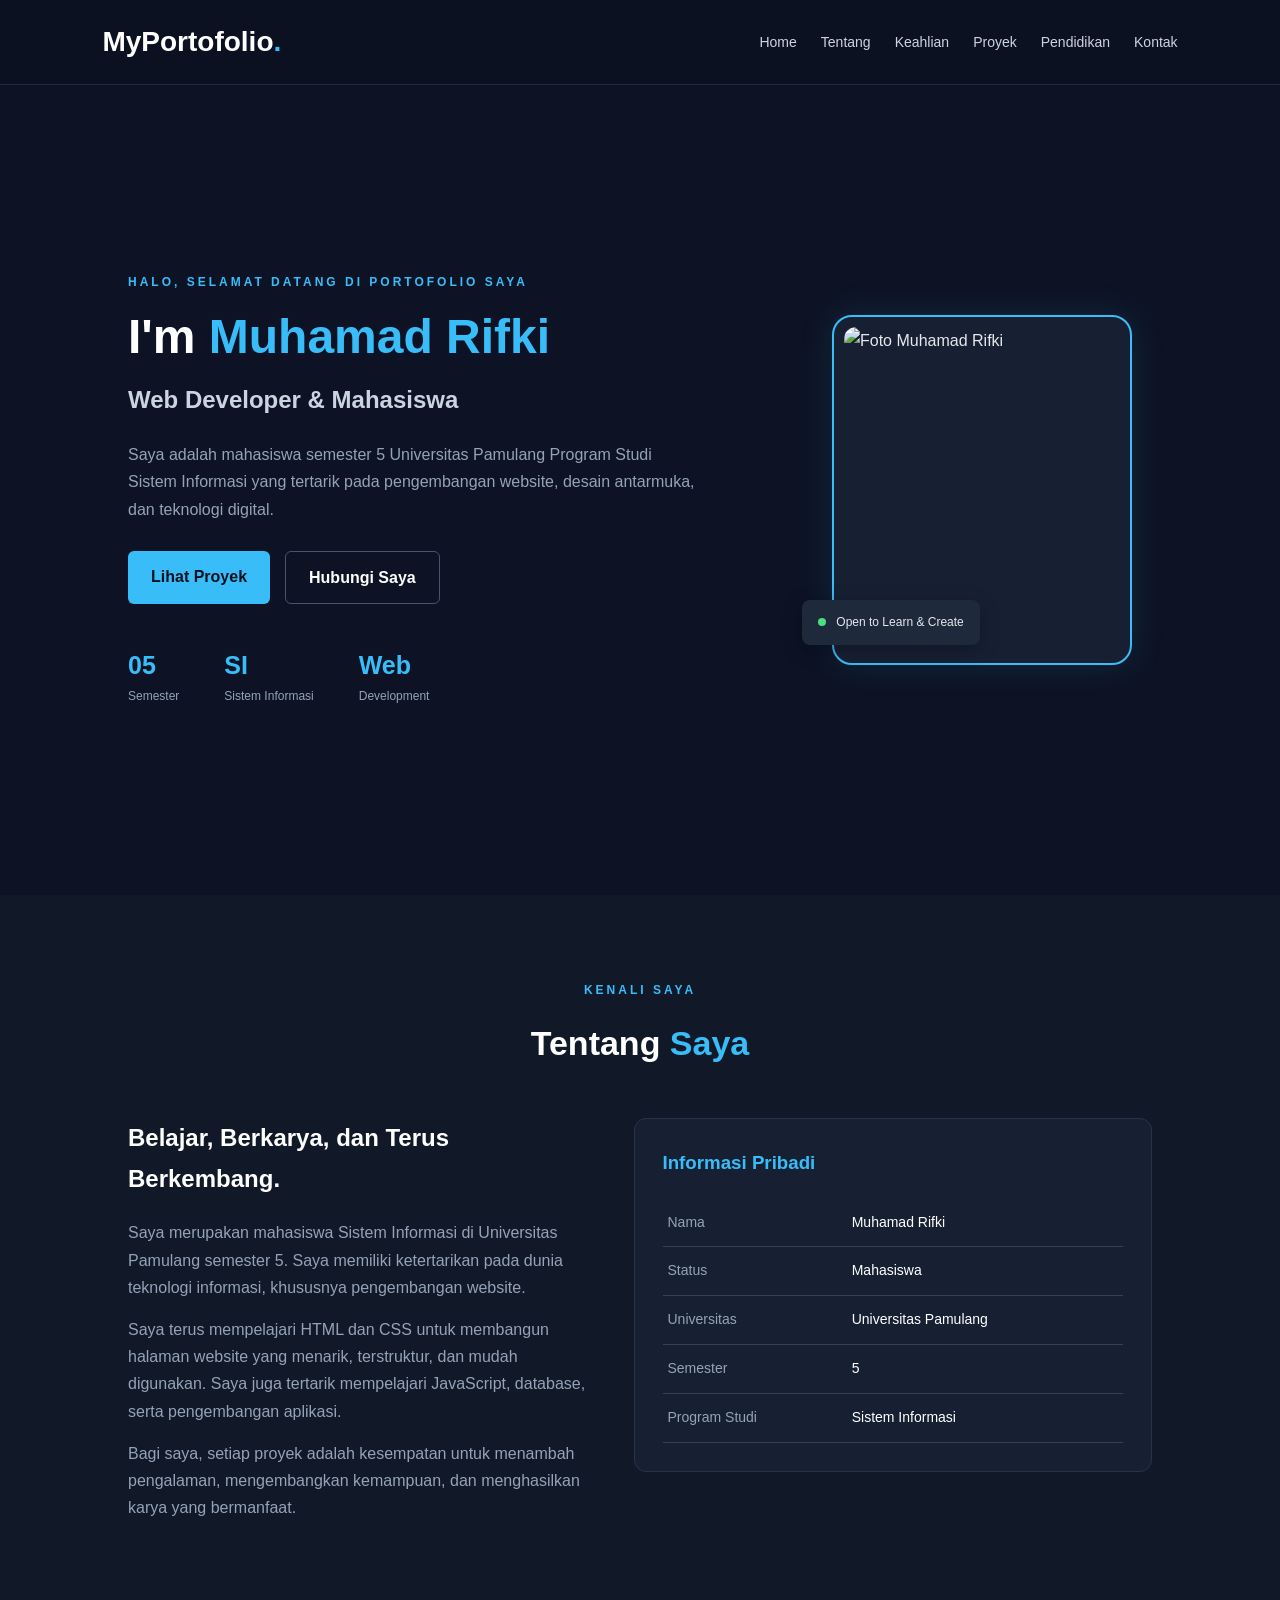
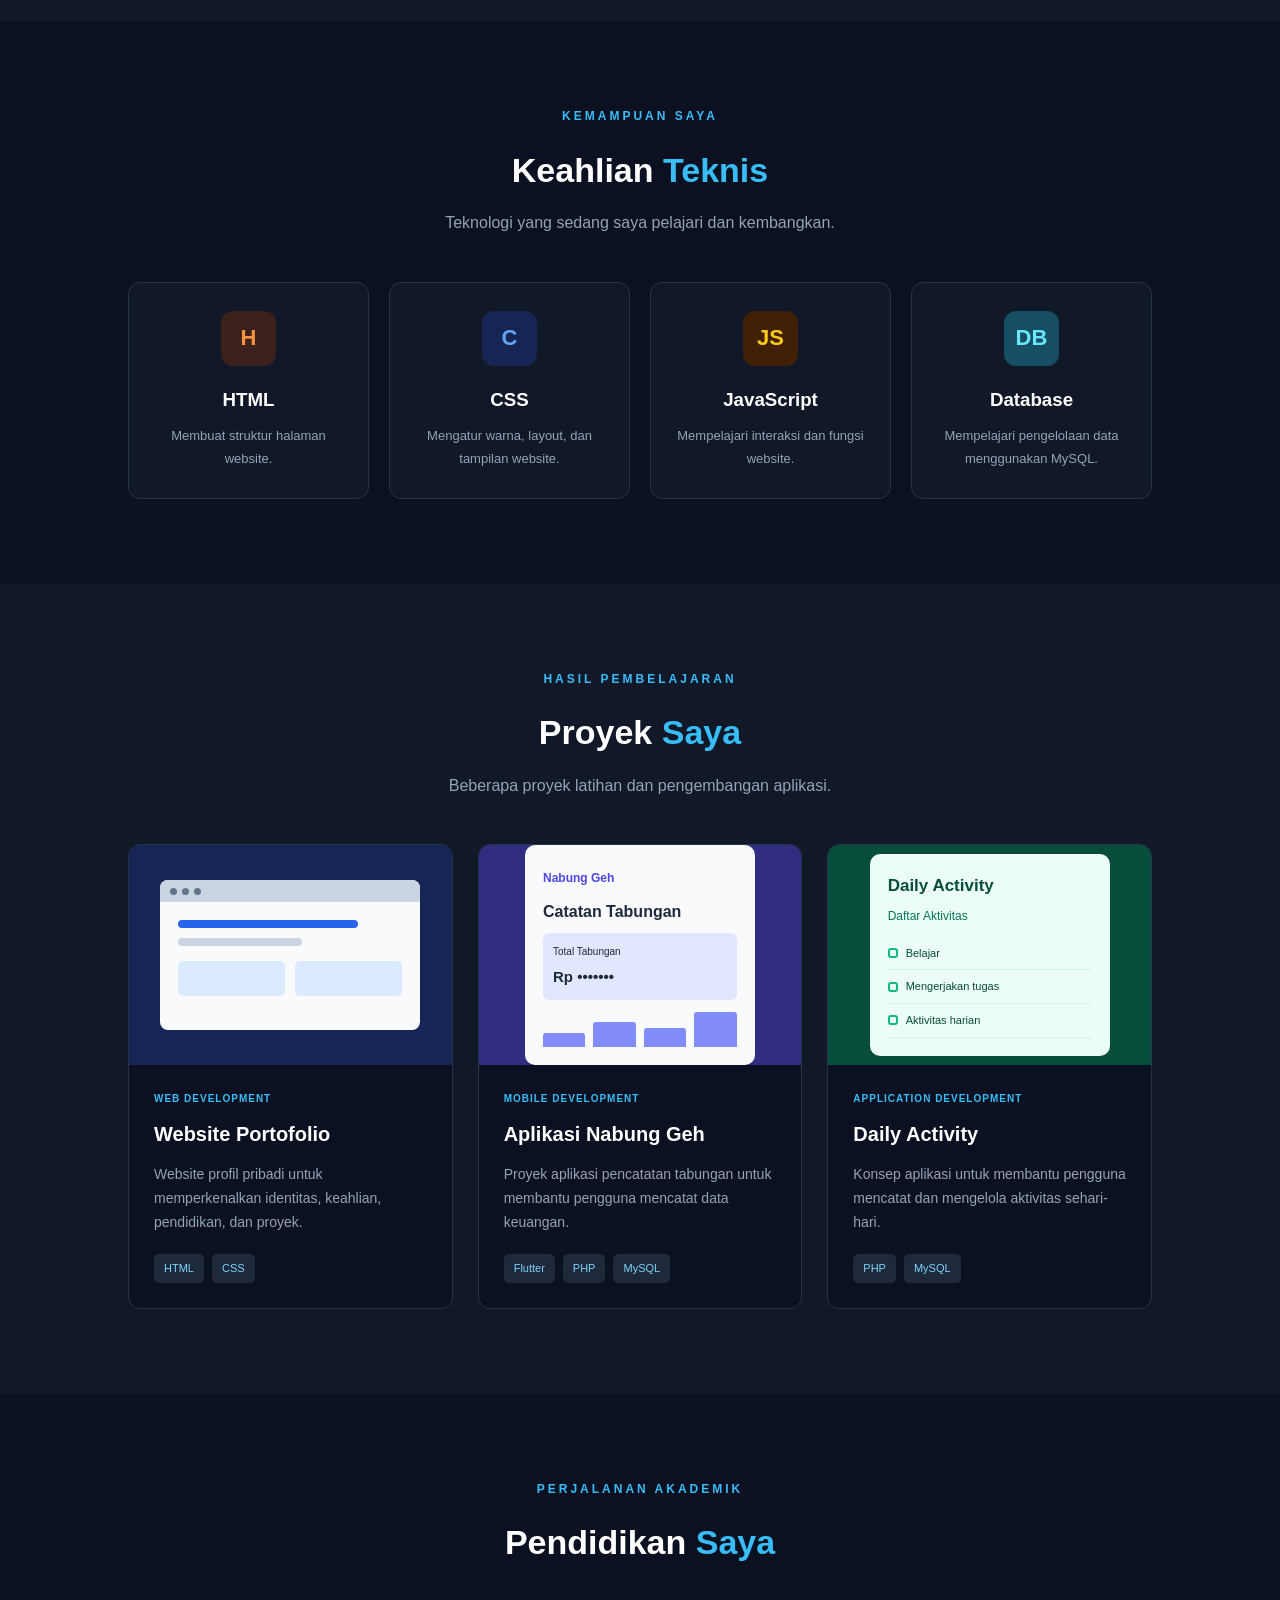
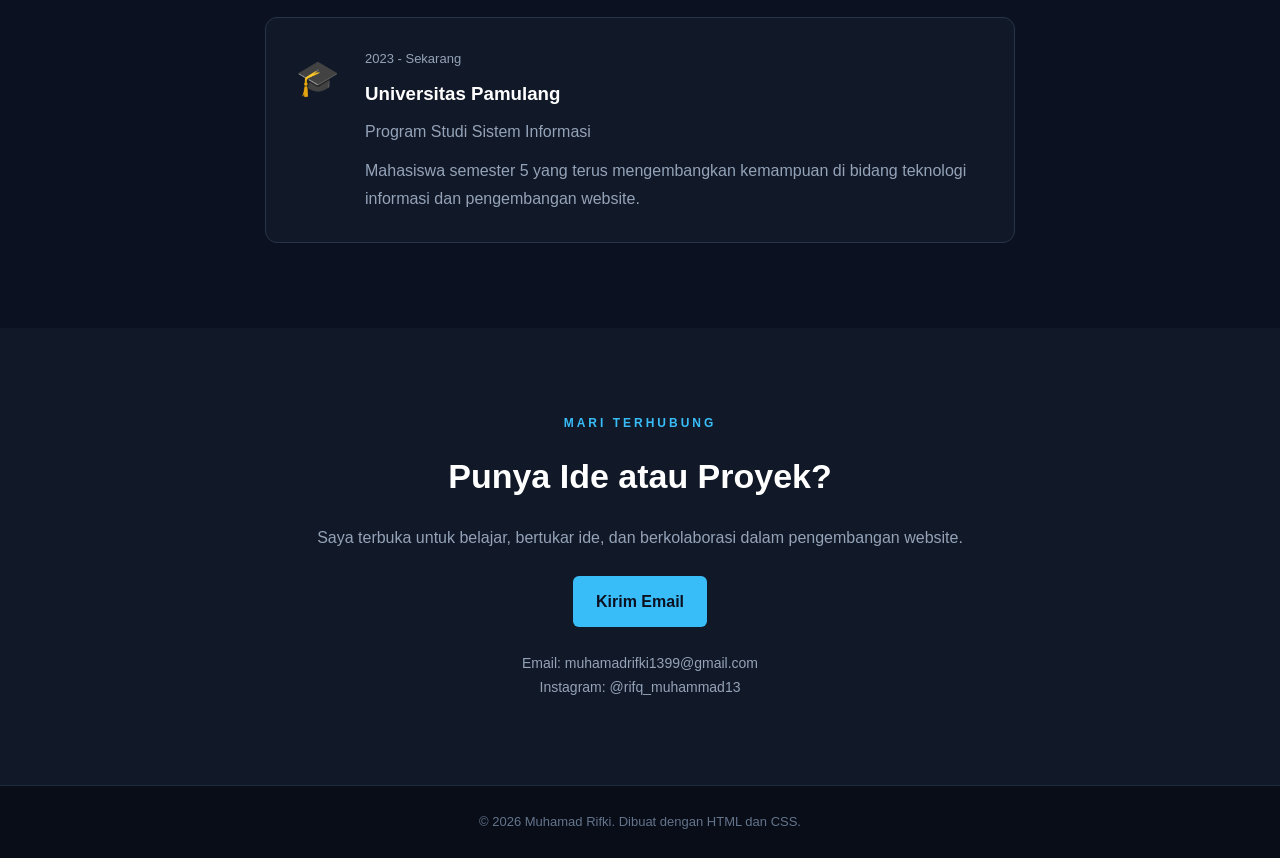
==== commit 14f3393e: "Add files via upload" ====
--- a/index.html
+++ b/index.html
@@ -1,185 +1,361 @@
-
 <!DOCTYPE html>
 <html lang="id">
 <head>
     <meta charset="UTF-8">
     <meta name="viewport" content="width=device-width, initial-scale=1.0">
-    <meta name="description" content="Jeda Coffee by Rifq, tempat menikmati kopi dan menemukan waktu untuk diri sendiri.">
-    <title>Jeda Coffee by Rifq | Temukan Jeda</title>
+
+    <title>Portfolio | Muhamad Rifki</title>
+
     <link rel="stylesheet" href="style.css">
 </head>
 <body>
 
-    <!-- HEADER DAN NAVIGASI -->
-    <header class="header">
-        <nav class="navbar container">
-            <a href="index.html" class="logo">
-                Jeda Coffee <span>by Rifq.</span>
+    <!-- NAVBAR -->
+    <nav class="navbar">
+        <a href="#home" class="logo">MyPortofolio<span>.</span></a>
+
+        <ul>
+            <li><a href="#home">Home</a></li>
+            <li><a href="#about">Tentang</a></li>
+            <li><a href="#skills">Keahlian</a></li>
+            <li><a href="#projects">Proyek</a></li>
+            <li><a href="#education">Pendidikan</a></li>
+            <li><a href="#contact">Kontak</a></li>
+        </ul>
+    </nav>
+
+
+    <!-- HOME -->
+    <section id="home" class="hero">
+        <div class="hero-content">
+
+            <p class="greeting">HALO, SELAMAT DATANG DI PORTOFOLIO SAYA</p>
+
+            <h1>I'm <span>Muhamad Rifki</span></h1>
+
+            <h2>Web Developer & Mahasiswa</h2>
+
+            <p class="hero-description">
+                Saya adalah mahasiswa semester 5 Universitas Pamulang
+                Program Studi Sistem Informasi yang tertarik pada
+                pengembangan website, desain antarmuka, dan teknologi digital.
+            </p>
+
+            <div class="hero-buttons">
+                <a href="#projects" class="btn-primary">Lihat Proyek</a>
+                <a href="#contact" class="btn-outline">Hubungi Saya</a>
+            </div>
+
+            <div class="hero-info">
+                <div>
+                    <h3>05</h3>
+                    <p>Semester</p>
+                </div>
+
+                <div>
+                    <h3>SI</h3>
+                    <p>Sistem Informasi</p>
+                </div>
+
+                <div>
+                    <h3>Web</h3>
+                    <p>Development</p>
+                </div>
+            </div>
+
+        </div>
+
+        <div class="hero-image">
+            <div class="image-frame">
+                <img src="img/rifki.png" alt="Foto Muhamad Rifki">
+            </div>
+
+            <div class="floating-card">
+                <span class="status-dot"></span>
+                Open to Learn & Create
+            </div>
+        </div>
+    </section>
+
+
+    <!-- TENTANG SAYA -->
+    <section id="about" class="section about">
+        <div class="section-heading">
+            <p class="section-label">KENALI SAYA</p>
+            <h2>Tentang <span>Saya</span></h2>
+        </div>
+
+        <div class="about-content">
+            <div class="about-text">
+                <h3>Belajar, Berkarya, dan Terus Berkembang.</h3>
+
+                <p>
+                    Saya merupakan mahasiswa Sistem Informasi di
+                    Universitas Pamulang semester 5. Saya memiliki
+                    ketertarikan pada dunia teknologi informasi,
+                    khususnya pengembangan website.
+                </p>
+
+                <p>
+                    Saya terus mempelajari HTML dan CSS untuk membangun
+                    halaman website yang menarik, terstruktur, dan mudah
+                    digunakan. Saya juga tertarik mempelajari JavaScript,
+                    database, serta pengembangan aplikasi.
+                </p>
+
+                <p>
+                    Bagi saya, setiap proyek adalah kesempatan untuk
+                    menambah pengalaman, mengembangkan kemampuan,
+                    dan menghasilkan karya yang bermanfaat.
+                </p>
+            </div>
+
+            <div class="about-card">
+                <h3>Informasi Pribadi</h3>
+
+                <table>
+                    <tr>
+                        <td>Nama</td>
+                        <td>Muhamad Rifki</td>
+                    </tr>
+                    <tr>
+                        <td>Status</td>
+                        <td>Mahasiswa</td>
+                    </tr>
+                    <tr>
+                        <td>Universitas</td>
+                        <td>Universitas Pamulang</td>
+                    </tr>
+                    <tr>
+                        <td>Semester</td>
+                        <td>5</td>
+                    </tr>
+                    <tr>
+                        <td>Program Studi</td>
+                        <td>Sistem Informasi</td>
+                    </tr>
+                </table>
+            </div>
+        </div>
+    </section>
+
+
+    <!-- KEAHLIAN -->
+    <section id="skills" class="section skills-section">
+        <div class="section-heading">
+            <p class="section-label">KEMAMPUAN SAYA</p>
+            <h2>Keahlian <span>Teknis</span></h2>
+            <p class="heading-description">
+                Teknologi yang sedang saya pelajari dan kembangkan.
+            </p>
+        </div>
+
+        <div class="skills-grid">
+
+            <div class="skill-card">
+                <div class="skill-icon html-icon">H</div>
+                <h3>HTML</h3>
+                <p>Membuat struktur halaman website.</p>
+            </div>
+
+            <div class="skill-card">
+                <div class="skill-icon css-icon">C</div>
+                <h3>CSS</h3>
+                <p>Mengatur warna, layout, dan tampilan website.</p>
+            </div>
+
+            <div class="skill-card">
+                <div class="skill-icon js-icon">JS</div>
+                <h3>JavaScript</h3>
+                <p>Mempelajari interaksi dan fungsi website.</p>
+            </div>
+
+            <div class="skill-card">
+                <div class="skill-icon db-icon">DB</div>
+                <h3>Database</h3>
+                <p>Mempelajari pengelolaan data menggunakan MySQL.</p>
+            </div>
+
+        </div>
+    </section>
+
+
+    <!-- PROYEK -->
+    <section id="projects" class="section projects-section">
+        <div class="section-heading">
+            <p class="section-label">HASIL PEMBELAJARAN</p>
+            <h2>Proyek <span>Saya</span></h2>
+            <p class="heading-description">
+                Beberapa proyek latihan dan pengembangan aplikasi.
+            </p>
+        </div>
+
+        <div class="projects-grid">
+
+            <div class="project-card">
+                <div class="project-visual project-blue">
+                    <div class="mock-window">
+                        <div class="mock-top">
+                            <span></span>
+                            <span></span>
+                            <span></span>
+                        </div>
+                        <div class="mock-content">
+                            <div class="mock-line"></div>
+                            <div class="mock-line short"></div>
+                            <div class="mock-boxes">
+                                <span></span>
+                                <span></span>
+                            </div>
+                        </div>
+                    </div>
+                </div>
+
+                <div class="project-info">
+                    <p class="project-category">WEB DEVELOPMENT</p>
+                    <h3>Website Portofolio</h3>
+                    <p>
+                        Website profil pribadi untuk memperkenalkan
+                        identitas, keahlian, pendidikan, dan proyek.
+                    </p>
+
+                    <div class="tags">
+                        <span>HTML</span>
+                        <span>CSS</span>
+                    </div>
+                </div>
+            </div>
+
+
+            <div class="project-card">
+                <div class="project-visual project-purple">
+                    <div class="finance-preview">
+                        <span class="preview-label">Nabung Geh</span>
+                        <h3>Catatan Tabungan</h3>
+                        <div class="finance-balance">
+                            <small>Total Tabungan</small>
+                            <strong>Rp •••••••</strong>
+                        </div>
+                        <div class="finance-bars">
+                            <span></span>
+                            <span></span>
+                            <span></span>
+                            <span></span>
+                        </div>
+                    </div>
+                </div>
+
+                <div class="project-info">
+                    <p class="project-category">MOBILE DEVELOPMENT</p>
+                    <h3>Aplikasi Nabung Geh</h3>
+                    <p>
+                        Proyek aplikasi pencatatan tabungan untuk
+                        membantu pengguna mencatat data keuangan.
+                    </p>
+
+                    <div class="tags">
+                        <span>Flutter</span>
+                        <span>PHP</span>
+                        <span>MySQL</span>
+                    </div>
+                </div>
+            </div>
+
+
+            <div class="project-card">
+                <div class="project-visual project-green">
+                    <div class="activity-preview">
+                        <h3>Daily Activity</h3>
+                        <p>Daftar Aktivitas</p>
+                        <div class="activity-row">
+                            <span></span>
+                            Belajar
+                        </div>
+                        <div class="activity-row">
+                            <span></span>
+                            Mengerjakan tugas
+                        </div>
+                        <div class="activity-row">
+                            <span></span>
+                            Aktivitas harian
+                        </div>
+                    </div>
+                </div>
+
+                <div class="project-info">
+                    <p class="project-category">APPLICATION DEVELOPMENT</p>
+                    <h3>Daily Activity</h3>
+                    <p>
+                        Konsep aplikasi untuk membantu pengguna
+                        mencatat dan mengelola aktivitas sehari-hari.
+                    </p>
+
+                    <div class="tags">
+                        <span>PHP</span>
+                        <span>MySQL</span>
+                    </div>
+                </div>
+            </div>
+
+        </div>
+    </section>
+
+
+    <!-- PENDIDIKAN -->
+    <section id="education" class="section education-section">
+        <div class="section-heading">
+            <p class="section-label">PERJALANAN AKADEMIK</p>
+            <h2>Pendidikan <span>Saya</span></h2>
+        </div>
+
+        <div class="education-card">
+            <div class="education-icon">🎓</div>
+
+            <div>
+                <p class="education-year">2023 - Sekarang</p>
+                <h3>Universitas Pamulang</h3>
+                <p>Program Studi Sistem Informasi</p>
+                <p class="education-detail">
+                    Mahasiswa semester 5 yang terus mengembangkan
+                    kemampuan di bidang teknologi informasi dan
+                    pengembangan website.
+                </p>
+            </div>
+        </div>
+    </section>
+
+
+    <!-- KONTAK -->
+    <section id="contact" class="section contact-section">
+        <div class="contact-box">
+            <p class="section-label">MARI TERHUBUNG</p>
+
+            <h2>Punya Ide atau Proyek?</h2>
+
+            <p>
+                Saya terbuka untuk belajar, bertukar ide, dan
+                berkolaborasi dalam pengembangan website.
+            </p>
+
+            <a href="mailto:emailkamu@example.com" class="btn-primary">
+                Kirim Email
             </a>
 
-            <div class="nav-links">
-                <a href="index.html" class="active">Beranda</a>
-                <a href="menu.html">Menu Kami</a>
-                <a href="#tentang">Tentang</a>
-                <a href="#kontak">Kontak</a>
-            </div>
-        </nav>
-    </header>
-
-    <main>
-        <!-- BAGIAN BERANDA -->
-        <section class="hero container">
-            <div class="hero-text">
-                <span class="eyebrow">A LITTLE SPACE TO PAUSE</span>
-
-                <h1>Temukan jeda dalam secangkir <span>kopi.</span></h1>
-
-                <p>
-                    Selamat datang di Jeda Coffee by Rifq.
-                    Tempat sederhana untuk menikmati kopi berkualitas,
-                    berbagi cerita, dan menemukan inspirasi di tengah
-                    kesibukan sehari-hari.
-                </p>
-
-                <div class="hero-buttons">
-                    <a href="menu.html" class="btn btn-primary">Jelajahi Menu</a>
-                    <a href="#tentang" class="btn btn-outline">Cerita Kami</a>
-                </div>
-            </div>
-
-            <div class="hero-image">
-                <img
-                    src="https://images.unsplash.com/photo-1442512595331-e89e73853f31?auto=format&fit=crop&w=1000&q=85"
-                    alt="Suasana kopi yang hangat">
-
-                <div class="image-note">
-                    <span>☕</span>
-                    <div>
-                        <strong>Take a little break</strong>
-                        <small>Enjoy your coffee</small>
-                    </div>
-                </div>
-            </div>
-        </section>
-
-        <!-- TENTANG KAMI -->
-        <section id="tentang" class="about section">
-            <div class="container about-content">
-                <div>
-                    <span class="eyebrow">CERITA JEDA COFFEE</span>
-                    <h2>Lebih dari sekadar <span>secangkir kopi.</span></h2>
-                </div>
-
-                <div class="about-text">
-                    <p>
-                        Jeda Coffee by Rifq merupakan konsep kedai kopi
-                        lokal fiktif yang hadir untuk menemani aktivitas
-                        anak muda. Kami percaya bahwa di tengah rutinitas
-                        yang padat, setiap orang membutuhkan waktu sejenak
-                        untuk beristirahat dan menikmati hidup.
-                    </p>
-
-                    <p>
-                        Dengan pilihan minuman yang beragam, suasana yang
-                        nyaman, dan pelayanan yang ramah, Jeda Coffee
-                        menjadi tempat untuk belajar, bekerja, bertukar
-                        ide, atau sekadar berkumpul bersama teman.
-                    </p>
-                </div>
-            </div>
-        </section>
-
-        <!-- KEUNGGULAN -->
-        <section class="features section">
-            <div class="container">
-                <div class="section-heading">
-                    <span class="eyebrow">KENAPA JEDA COFFEE?</span>
-                    <h2>Jeda kecil, cerita besar.</h2>
-                    <p>
-                        Kami menghadirkan pengalaman sederhana yang
-                        membuat waktu istirahat lebih bermakna.
-                    </p>
-                </div>
-
-                <div class="feature-grid">
-                    <article class="feature-card">
-                        <div class="feature-icon">☕</div>
-                        <h3>Kopi Berkualitas</h3>
-                        <p>
-                            Pilihan minuman kopi dan nonkopi untuk
-                            menemani berbagai suasana.
-                        </p>
-                    </article>
-
-                    <article class="feature-card">
-                        <div class="feature-icon">🌿</div>
-                        <h3>Suasana Nyaman</h3>
-                        <p>
-                            Konsep minimalis yang cocok untuk belajar,
-                            bekerja, atau bersantai.
-                        </p>
-                    </article>
-
-                    <article class="feature-card">
-                        <div class="feature-icon">🤎</div>
-                        <h3>Dibuat dengan Hati</h3>
-                        <p>
-                            Mengutamakan keramahan dan pengalaman
-                            menyenangkan bagi pelanggan.
-                        </p>
-                    </article>
-                </div>
-            </div>
-        </section>
-
-        <!-- VISI DAN MISI -->
-        <section class="vision section">
-            <div class="container vision-box">
-                <span class="eyebrow">VISI DAN MISI</span>
-
-                <h2>Memberi ruang untuk berhenti sejenak.</h2>
-
-                <p>
-                    Visi Jeda Coffee by Rifq adalah menjadi konsep
-                    kedai kopi lokal yang dekat dengan gaya hidup anak
-                    muda. Misi kami adalah menyediakan minuman berkualitas,
-                    menciptakan ruang yang nyaman, dan memberikan
-                    pelayanan yang ramah bagi setiap pelanggan.
-                </p>
-
-                <a href="menu.html" class="text-link">
-                    Temukan menu favoritmu →
-                </a>
-            </div>
-        </section>
-    </main>
-
-    <!-- FOOTER DAN KONTAK -->
-    <footer id="kontak" class="footer">
-        <div class="container footer-content">
-            <div>
-                <a href="index.html" class="logo footer-logo">
-                    Jeda Coffee <span>by Rifq.</span>
-                </a>
-
-                <p>Temukan jeda, nikmati cerita.</p>
-            </div>
-
-            <div class="footer-contact">
-                <h3>Informasi Kontak</h3>
-                <p>Email: halo@jedacoffee.example</p>
-                <p>Alamat: Jl. Cerita Kopi No. 10, Indonesia</p>
-                <p>Jam operasional: 09.00–22.00</p>
-            </div>
-        </div>
-
-        <div class="container copyright">
-            <p>
-                &copy; 2026 Jeda Coffee by Rifq.
-                Project website untuk tugas kuliah.
-            </p>
-        </div>
+            <div class="contact-details">
+                <p>Email: muhamadrifki1399@gmail.com</p>
+                <p>Instagram: @rifq_muhammad13</p>
+            </div>
+        </div>
+    </section>
+
+
+    <!-- FOOTER -->
+    <footer>
+        <p>
+            &copy; 2026 Muhamad Rifki.
+            Dibuat dengan HTML dan CSS.
+        </p>
     </footer>
 
 </body>
-</html>
+</html>
--- a/style.css
+++ b/style.css
@@ -1,18 +1,4 @@
-
-/* =========================================
-   1. VARIABEL WARNA DAN PENGATURAN DASAR
-========================================= */
-:root {
-    --cream: #f8f5ef;
-    --white: #ffffff;
-    --brown: #49352a;
-    --coffee: #795548;
-    --sage: #8a9a7b;
-    --light-sage: #e9ede4;
-    --text: #5f5a54;
-    --border: #e8e1d7;
-}
-
+/* RESET */
 * {
     margin: 0;
     padding: 0;
@@ -21,582 +7,808 @@
 
 html {
     scroll-behavior: smooth;
-    scroll-padding-top: 95px;
+    scroll-padding-top: 85px;
 }
 
 body {
-    font-family: Arial, Helvetica, sans-serif;
-    background: var(--cream);
-    color: var(--text);
+    font-family: Arial, sans-serif;
+    background-color: #0b1120;
+    color: #e5e7eb;
     line-height: 1.7;
 }
 
-img {
-    display: block;
-    max-width: 100%;
-}
-
 a {
-    color: inherit;
     text-decoration: none;
 }
 
-.container {
-    width: min(1120px, 90%);
-    margin: 0 auto;
-}
-
-.section {
-    padding: 90px 0;
-}
-
-h1,
-h2,
-h3 {
-    color: var(--brown);
-    line-height: 1.25;
-}
-
-h1 {
-    font-size: clamp(2.5rem, 5vw, 4.5rem);
-    letter-spacing: -2px;
-}
-
-h2 {
-    font-size: clamp(1.8rem, 3vw, 2.7rem);
-    letter-spacing: -1px;
-}
-
-p {
-    font-size: 0.98rem;
-}
-
-/* =========================================
-   2. HEADER DAN NAVIGASI
-========================================= */
-.header {
+
+/* NAVBAR */
+.navbar {
+    background-color: #0b1120;
+    padding: 18px 8%;
+    display: flex;
+    justify-content: space-between;
+    align-items: center;
     position: sticky;
     top: 0;
-    z-index: 10;
-    background: rgba(248, 245, 239, 0.97);
-    border-bottom: 1px solid var(--border);
-}
-
-.navbar {
-    min-height: 76px;
-    display: flex;
+    z-index: 100;
+    border-bottom: 1px solid #1e293b;
+}
+
+.logo {
+    font-size: 28px;
+    font-weight: bold;
+    color: white;
+}
+
+.logo span {
+    color: #38bdf8;
+}
+
+.navbar ul {
+    display: flex;
+    list-style: none;
+    gap: 24px;
+}
+
+.navbar ul a {
+    color: #cbd5e1;
+    font-size: 14px;
+    transition: 0.3s;
+}
+
+.navbar ul a:hover {
+    color: #38bdf8;
+}
+
+
+/* HOME */
+.hero {
+    min-height: 90vh;
+    padding: 90px 10%;
+    display: flex;
+    justify-content: space-between;
     align-items: center;
-    justify-content: space-between;
-    gap: 20px;
-}
-
-.logo {
-    color: var(--brown);
-    font-size: 1.45rem;
-    font-weight: 800;
-    letter-spacing: -0.7px;
-    white-space: nowrap;
-}
-
-.logo span {
-    color: var(--sage);
-    font-size: 0.9em;
-}
-
-.nav-links {
-    display: flex;
-    align-items: center;
-    gap: 28px;
-}
-
-.nav-links a {
-    font-size: 0.92rem;
-    font-weight: 600;
-    transition: color 0.2s ease;
-}
-
-.nav-links a:hover,
-.nav-links a.active {
-    color: var(--sage);
-}
-
-/* =========================================
-   3. TOMBOL DAN LINK
-========================================= */
-.btn {
+    gap: 50px;
+    background-color: #0d1324;
+}
+
+.hero-content {
+    max-width: 620px;
+}
+
+.greeting,
+.section-label {
+    color: #38bdf8;
+    font-size: 12px;
+    font-weight: bold;
+    letter-spacing: 3px;
+    margin-bottom: 15px;
+}
+
+.hero h1 {
+    font-size: 48px;
+    line-height: 1.2;
+    color: white;
+    margin-bottom: 15px;
+}
+
+.hero h1 span,
+.section-heading h2 span {
+    color: #38bdf8;
+}
+
+.hero h2 {
+    color: #cbd5e1;
+    font-size: 24px;
+    margin-bottom: 20px;
+}
+
+.hero-description {
+    color: #94a3b8;
+    max-width: 570px;
+    margin-bottom: 28px;
+}
+
+.hero-buttons {
+    display: flex;
+    flex-wrap: wrap;
+    gap: 15px;
+}
+
+.btn-primary,
+.btn-outline {
     display: inline-block;
-    padding: 13px 24px;
-    border: 1px solid transparent;
-    border-radius: 7px;
-    font-size: 0.92rem;
-    font-weight: 700;
-    text-align: center;
-    transition: 0.2s ease;
+    padding: 12px 23px;
+    border-radius: 6px;
+    font-weight: bold;
+    transition: 0.3s;
 }
 
 .btn-primary {
-    background: var(--brown);
-    color: var(--white);
+    background-color: #38bdf8;
+    color: #0b1120;
 }
 
 .btn-primary:hover {
-    background: var(--coffee);
-    transform: translateY(-2px);
+    background-color: #7dd3fc;
+    transform: translateY(-3px);
 }
 
 .btn-outline {
-    border-color: var(--border);
-    color: var(--brown);
-    background: transparent;
+    border: 1px solid #475569;
+    color: white;
 }
 
 .btn-outline:hover {
-    background: var(--white);
-}
-
-.hero-buttons {
-    display: flex;
-    flex-wrap: wrap;
-    gap: 12px;
-    margin-top: 30px;
-}
-
-.text-link {
-    display: inline-block;
-    margin-top: 22px;
-    color: var(--coffee);
-    font-weight: 700;
-}
-
-.text-link:hover {
-    color: var(--sage);
-}
-
-/* =========================================
-   4. HERO / BERANDA
-========================================= */
-.eyebrow {
-    display: inline-block;
-    margin-bottom: 18px;
-    color: var(--sage);
-    font-size: 0.76rem;
-    font-weight: 800;
-    letter-spacing: 2px;
-}
-
-.hero {
-    min-height: 600px;
-    display: grid;
-    grid-template-columns: 1fr 0.9fr;
-    align-items: center;
-    gap: 60px;
-    padding-top: 65px;
-    padding-bottom: 75px;
-}
-
-.hero h1 span,
-.about h2 span,
-.menu-hero h1 span {
-    color: var(--sage);
-}
-
-.hero-text > p {
-    max-width: 480px;
-    margin-top: 22px;
-}
-
+    border-color: #38bdf8;
+    color: #38bdf8;
+}
+
+.hero-info {
+    display: flex;
+    gap: 45px;
+    margin-top: 40px;
+}
+
+.hero-info h3 {
+    color: #38bdf8;
+    font-size: 25px;
+}
+
+.hero-info p {
+    color: #94a3b8;
+    font-size: 12px;
+}
+
+
+/* FOTO PROFIL */
 .hero-image {
     position: relative;
-}
-
-.hero-image > img {
+    flex-shrink: 0;
+    margin: 20px;
+}
+
+.image-frame {
+    width: 300px;
+    height: 350px;
+    padding: 10px;
+    border: 2px solid #38bdf8;
+    border-radius: 20px;
+    background-color: #172033;
+    box-shadow: 0 0 35px rgba(56, 189, 248, 0.12);
+}
+
+.image-frame img {
     width: 100%;
-    height: 430px;
+    height: 100%;
     object-fit: cover;
-    border-radius: 160px 160px 12px 12px;
-}
-
-.image-note {
+    border-radius: 12px;
+}
+
+.floating-card {
     position: absolute;
-    bottom: 22px;
-    left: -25px;
-    display: flex;
+    bottom: 20px;
+    left: -30px;
+    background-color: #1e293b;
+    padding: 12px 16px;
+    border-radius: 8px;
+    font-size: 12px;
+    box-shadow: 0 5px 20px rgba(0, 0, 0, 0.3);
+}
+
+.status-dot {
+    display: inline-block;
+    width: 8px;
+    height: 8px;
+    background-color: #4ade80;
+    border-radius: 50%;
+    margin-right: 7px;
+}
+
+
+/* SECTION UMUM */
+.section {
+    padding: 85px 10%;
+}
+
+.section-heading {
+    text-align: center;
+    margin-bottom: 45px;
+}
+
+.section-heading h2 {
+    color: white;
+    font-size: 34px;
+    margin-bottom: 10px;
+}
+
+.heading-description {
+    color: #94a3b8;
+    margin-top: 10px;
+}
+
+
+/* TENTANG SAYA */
+.about {
+    background-color: #111827;
+}
+
+.about-content {
+    display: flex;
+    align-items: flex-start;
+    gap: 45px;
+}
+
+.about-text {
+    flex: 1;
+}
+
+.about-text h3 {
+    color: white;
+    font-size: 24px;
+    margin-bottom: 20px;
+}
+
+.about-text p {
+    color: #94a3b8;
+    margin-bottom: 15px;
+}
+
+.about-card {
+    flex: 1;
+    background-color: #172033;
+    padding: 28px;
+    border: 1px solid #263449;
+    border-radius: 12px;
+}
+
+.about-card h3 {
+    color: #38bdf8;
+    margin-bottom: 20px;
+}
+
+.about-card table {
+    width: 100%;
+    border-collapse: collapse;
+}
+
+.about-card td {
+    padding: 12px 5px;
+    border-bottom: 1px solid #334155;
+    font-size: 14px;
+}
+
+.about-card td:first-child {
+    color: #94a3b8;
+    width: 40%;
+}
+
+.about-card td:last-child {
+    color: white;
+}
+
+
+/* KEAHLIAN */
+.skills-section {
+    background-color: #0b1120;
+}
+
+.skills-grid {
+    display: grid;
+    grid-template-columns: repeat(4, 1fr);
+    gap: 20px;
+}
+
+.skill-card {
+    background-color: #111827;
+    padding: 28px 20px;
+    border: 1px solid #263449;
+    border-radius: 12px;
+    text-align: center;
+    transition: 0.3s;
+}
+
+.skill-card:hover {
+    border-color: #38bdf8;
+    transform: translateY(-6px);
+}
+
+.skill-icon {
+    width: 55px;
+    height: 55px;
+    margin: 0 auto 18px;
+    display: flex;
+    justify-content: center;
     align-items: center;
-    gap: 12px;
-    padding: 16px 20px;
-    background: var(--white);
-    border-radius: 10px;
-    box-shadow: 0 10px 35px rgba(73, 53, 42, 0.12);
-}
-
-.image-note > span {
-    font-size: 1.8rem;
-}
-
-.image-note strong,
-.image-note small {
-    display: block;
-}
-
-.image-note strong {
-    color: var(--brown);
-    font-size: 0.9rem;
-}
-
-.image-note small {
-    color: var(--text);
-    font-size: 0.8rem;
-}
-
-/* =========================================
-   5. TENTANG KAMI
-========================================= */
-.about {
-    background: var(--white);
-}
-
-.about-content {
-    display: grid;
-    grid-template-columns: 0.8fr 1.2fr;
-    gap: 80px;
-}
-
-.about-text p + p {
-    margin-top: 16px;
-}
-
-/* =========================================
-   6. KEUNGGULAN
-========================================= */
-.section-heading {
-    max-width: 650px;
-    margin: 0 auto 42px;
-    text-align: center;
-}
-
-.section-heading h2 {
-    margin-bottom: 14px;
-}
-
-.feature-grid {
+    border-radius: 12px;
+    font-size: 22px;
+    font-weight: bold;
+}
+
+.html-icon {
+    background-color: #3b201b;
+    color: #fb923c;
+}
+
+.css-icon {
+    background-color: #172554;
+    color: #60a5fa;
+}
+
+.js-icon {
+    background-color: #422006;
+    color: #facc15;
+}
+
+.db-icon {
+    background-color: #164e63;
+    color: #67e8f9;
+}
+
+.skill-card h3 {
+    color: white;
+    margin-bottom: 10px;
+}
+
+.skill-card p {
+    color: #94a3b8;
+    font-size: 13px;
+}
+
+
+/* PROYEK */
+.projects-section {
+    background-color: #111827;
+}
+
+.projects-grid {
     display: grid;
     grid-template-columns: repeat(3, 1fr);
-    gap: 22px;
-}
-
-.feature-card {
-    padding: 32px 26px;
-    background: var(--white);
-    border: 1px solid var(--border);
+    gap: 25px;
+}
+
+.project-card {
+    background-color: #0b1120;
+    border: 1px solid #263449;
     border-radius: 12px;
-    transition: transform 0.2s ease,
-                box-shadow 0.2s ease;
-}
-
-.feature-card:hover {
-    transform: translateY(-5px);
-    box-shadow: 0 12px 30px rgba(73, 53, 42, 0.07);
-}
-
-.feature-icon {
+    overflow: hidden;
+    transition: 0.3s;
+}
+
+.project-card:hover {
+    transform: translateY(-6px);
+    border-color: #38bdf8;
+}
+
+.project-visual {
+    height: 220px;
+    padding: 25px;
+    display: flex;
+    justify-content: center;
+    align-items: center;
+}
+
+.project-blue {
+    background-color: #172554;
+}
+
+.project-purple {
+    background-color: #312e81;
+}
+
+.project-green {
+    background-color: #064e3b;
+}
+
+
+/* ILUSTRASI WEBSITE */
+.mock-window {
+    width: 100%;
+    max-width: 260px;
+    height: 150px;
+    border-radius: 8px;
+    background-color: #f8fafc;
+    overflow: hidden;
+}
+
+.mock-top {
+    background-color: #cbd5e1;
+    height: 22px;
+    display: flex;
+    align-items: center;
+    gap: 5px;
+    padding: 0 10px;
+}
+
+.mock-top span {
+    width: 7px;
+    height: 7px;
+    background-color: #64748b;
+    border-radius: 50%;
+}
+
+.mock-content {
+    padding: 18px;
+}
+
+.mock-line {
+    width: 80%;
+    height: 8px;
+    background-color: #2563eb;
+    border-radius: 4px;
+    margin-bottom: 10px;
+}
+
+.mock-line.short {
+    width: 55%;
+    background-color: #cbd5e1;
+}
+
+.mock-boxes {
+    display: flex;
+    gap: 10px;
+    margin-top: 15px;
+}
+
+.mock-boxes span {
+    height: 35px;
+    flex: 1;
+    background-color: #dbeafe;
+    border-radius: 5px;
+}
+
+
+/* ILUSTRASI NABUNG GEH */
+.finance-preview {
+    width: 100%;
+    max-width: 230px;
+    background-color: #f8fafc;
+    padding: 18px;
+    border-radius: 10px;
+    color: #1e293b;
+}
+
+.preview-label {
+    color: #4f46e5;
+    font-size: 12px;
+    font-weight: bold;
+}
+
+.finance-preview h3 {
+    font-size: 16px;
+    margin: 8px 0;
+}
+
+.finance-balance {
+    background-color: #e0e7ff;
+    padding: 10px;
+    border-radius: 6px;
+}
+
+.finance-balance small,
+.finance-balance strong {
+    display: block;
+}
+
+.finance-balance small {
+    font-size: 10px;
+}
+
+.finance-balance strong {
+    font-size: 15px;
+    margin-top: 4px;
+}
+
+.finance-bars {
+    display: flex;
+    align-items: flex-end;
+    gap: 8px;
+    height: 35px;
+    margin-top: 12px;
+}
+
+.finance-bars span {
+    flex: 1;
+    background-color: #818cf8;
+    border-radius: 3px 3px 0 0;
+}
+
+.finance-bars span:nth-child(1) {
+    height: 40%;
+}
+
+.finance-bars span:nth-child(2) {
+    height: 70%;
+}
+
+.finance-bars span:nth-child(3) {
+    height: 55%;
+}
+
+.finance-bars span:nth-child(4) {
+    height: 100%;
+}
+
+
+/* ILUSTRASI DAILY ACTIVITY */
+.activity-preview {
+    width: 100%;
+    max-width: 240px;
+    padding: 18px;
+    border-radius: 10px;
+    background-color: #ecfdf5;
+    color: #064e3b;
+}
+
+.activity-preview h3 {
+    font-size: 17px;
+}
+
+.activity-preview p {
+    color: #047857;
+    font-size: 12px;
+    margin: 5px 0 10px;
+}
+
+.activity-row {
+    display: flex;
+    align-items: center;
+    gap: 8px;
+    padding: 7px 0;
+    font-size: 11px;
+    border-bottom: 1px solid #d1fae5;
+}
+
+.activity-row span {
+    width: 10px;
+    height: 10px;
+    border: 2px solid #10b981;
+    border-radius: 3px;
+}
+
+
+/* INFORMASI PROYEK */
+.project-info {
+    padding: 25px;
+}
+
+.project-category {
+    color: #38bdf8;
+    font-size: 10px;
+    letter-spacing: 1px;
+    font-weight: bold;
+    margin-bottom: 10px;
+}
+
+.project-info h3 {
+    color: white;
+    font-size: 20px;
+    margin-bottom: 12px;
+}
+
+.project-info > p:not(.project-category) {
+    color: #94a3b8;
+    font-size: 14px;
+    margin-bottom: 20px;
+}
+
+.tags {
+    display: flex;
+    flex-wrap: wrap;
+    gap: 8px;
+}
+
+.tags span {
+    background-color: #1e293b;
+    color: #7dd3fc;
+    padding: 5px 10px;
+    border-radius: 5px;
+    font-size: 11px;
+}
+
+
+/* PENDIDIKAN */
+.education-section {
+    background-color: #0b1120;
+}
+
+.education-card {
+    max-width: 750px;
+    margin: 0 auto;
+    display: flex;
+    gap: 25px;
+    padding: 30px;
+    background-color: #111827;
+    border: 1px solid #263449;
+    border-radius: 12px;
+}
+
+.education-icon {
+    font-size: 35px;
+}
+
+.education-year {
+    color: #38bdf8;
+    font-size: 13px;
+}
+
+.education-card h3 {
+    color: white;
+    margin: 8px 0;
+}
+
+.education-card p {
+    color: #94a3b8;
+}
+
+.education-detail {
+    margin-top: 12px;
+}
+
+
+/* KONTAK */
+.contact-section {
+    background-color: #111827;
+}
+
+.contact-box {
+    max-width: 700px;
+    margin: 0 auto;
+    text-align: center;
+}
+
+.contact-box h2 {
+    color: white;
+    font-size: 34px;
     margin-bottom: 18px;
-    font-size: 2rem;
-}
-
-.feature-card h3 {
-    margin-bottom: 10px;
-    font-size: 1.2rem;
-}
-
-/* =========================================
-   7. VISI DAN MISI
-========================================= */
-.vision {
-    padding-top: 0;
-}
-
-.vision-box {
-    padding: 55px;
-    background: var(--light-sage);
-    border-radius: 16px;
+}
+
+.contact-box > p:not(.section-label) {
+    color: #94a3b8;
+    margin-bottom: 25px;
+}
+
+.contact-details {
+    margin-top: 25px;
+    color: #94a3b8;
+    font-size: 14px;
+}
+
+
+/* FOOTER */
+footer {
+    padding: 25px 10%;
     text-align: center;
-}
-
-.vision-box h2 {
-    margin-bottom: 18px;
-}
-
-.vision-box p {
-    max-width: 720px;
-    margin: 0 auto;
-}
-
-/* =========================================
-   8. HALAMAN MENU
-========================================= */
-.menu-hero {
-    padding: 85px 0;
-    background: var(--light-sage);
-    text-align: center;
-}
-
-.menu-hero h1 {
-    margin-bottom: 16px;
-}
-
-.menu-section {
-    padding-top: 70px;
-}
-
-.product-grid {
-    display: grid;
-    grid-template-columns: repeat(3, 1fr);
-    gap: 24px;
-    margin-bottom: 55px;
-}
-
-.product-card {
-    overflow: hidden;
-    background: var(--white);
-    border: 1px solid var(--border);
-    border-radius: 12px;
-}
-
-.product-card img {
-    width: 100%;
-    height: 230px;
-    object-fit: cover;
-    transition: transform 0.3s ease;
-}
-
-.product-card:hover img {
-    transform: scale(1.04);
-}
-
-.product-info {
-    padding: 22px;
-}
-
-.product-info h3 {
-    margin-bottom: 8px;
-}
-
-.product-info p {
-    font-size: 0.9rem;
-}
-
-/* =========================================
-   9. TABEL MENU DAN HARGA
-========================================= */
-.table-heading {
-    margin-top: 30px;
-}
-
-.table-wrapper {
-    overflow-x: auto;
-    background: var(--white);
-    border: 1px solid var(--border);
-    border-radius: 10px;
-}
-
-table {
-    width: 100%;
-    border-collapse: collapse;
-    text-align: left;
-}
-
-caption {
-    padding: 22px 16px;
-    color: var(--brown);
-    font-size: 1.15rem;
-    font-weight: 700;
-    text-align: left;
-}
-
-th,
-td {
-    padding: 16px 18px;
-    border-bottom: 1px solid var(--border);
-}
-
-thead {
-    background: var(--brown);
-    color: var(--white);
-}
-
-th {
-    font-size: 0.88rem;
-}
-
-td {
-    font-size: 0.92rem;
-}
-
-tbody tr:nth-child(even) {
-    background: var(--cream);
-}
-
-tbody tr:hover {
-    background: var(--light-sage);
-}
-
-tbody tr:last-child td {
-    border-bottom: none;
-}
-
-.menu-note {
-    margin-top: 15px;
-    font-size: 0.85rem;
-}
-
-.back-home {
-    margin-top: 35px;
-    text-align: center;
-}
-
-/* =========================================
-   10. FOOTER
-========================================= */
-.footer {
-    padding-top: 55px;
-    background: var(--brown);
-    color: #eee6de;
-}
-
-.footer-content {
-    display: flex;
-    justify-content: space-between;
-    gap: 40px;
-    padding-bottom: 40px;
-}
-
-.footer-logo {
-    color: var(--white);
-}
-
-.footer-content p {
-    margin-top: 8px;
-    font-size: 0.9rem;
-}
-
-.footer-contact h3 {
-    color: var(--white);
-    font-size: 1.05rem;
-}
-
-.footer-contact a:hover {
-    color: #cbd7bd;
-}
-
-.copyright {
-    padding: 20px 0;
-    border-top: 1px solid rgba(255, 255, 255, 0.16);
-}
-
-.copyright p {
-    font-size: 0.82rem;
-    text-align: center;
-}
-
-/* =========================================
-   11. RESPONSIVE TABLET
-========================================= */
-@media (max-width: 800px) {
+    background-color: #080d18;
+    border-top: 1px solid #1e293b;
+    color: #64748b;
+    font-size: 13px;
+}
+
+
+/* RESPONSIVE TABLET */
+@media (max-width: 1000px) {
     .navbar {
-        padding-top: 15px;
-        padding-bottom: 15px;
+        padding: 18px 5%;
+    }
+
+    .navbar ul {
+        gap: 14px;
+    }
+
+    .hero,
+    .section {
+        padding-left: 6%;
+        padding-right: 6%;
+    }
+
+    .hero h1 {
+        font-size: 38px;
+    }
+
+    .image-frame {
+        width: 250px;
+        height: 300px;
+    }
+
+    .skills-grid {
+        grid-template-columns: repeat(2, 1fr);
+    }
+
+    .projects-grid {
+        grid-template-columns: repeat(2, 1fr);
+    }
+}
+
+
+/* RESPONSIVE HP */
+@media (max-width: 700px) {
+    .navbar {
         flex-direction: column;
-    }
-
-    .nav-links {
+        gap: 12px;
+    }
+
+    .navbar ul {
         justify-content: center;
         flex-wrap: wrap;
-        gap: 12px 22px;
+        gap: 10px 18px;
+    }
+
+    .navbar ul a {
+        font-size: 12px;
     }
 
     .hero {
+        flex-direction: column-reverse;
+        text-align: center;
+        padding-top: 55px;
+        padding-bottom: 55px;
+    }
+
+    .hero-buttons,
+    .hero-info {
+        justify-content: center;
+    }
+
+    .hero h1 {
+        font-size: 34px;
+    }
+
+    .hero h2 {
+        font-size: 20px;
+    }
+
+    .hero-info {
+        gap: 25px;
+    }
+
+    .hero-image {
+        margin: 10px 0 25px;
+    }
+
+    .image-frame {
+        width: 230px;
+        height: 270px;
+    }
+
+    .floating-card {
+        left: -10px;
+    }
+
+    .section {
+        padding: 65px 6%;
+    }
+
+    .section-heading h2,
+    .contact-box h2 {
+        font-size: 28px;
+    }
+
+    .about-content {
+        flex-direction: column;
+    }
+
+    .about-card {
+        width: 100%;
+        padding: 20px;
+    }
+
+    .skills-grid,
+    .projects-grid {
         grid-template-columns: 1fr;
-        gap: 35px;
-        padding-top: 55px;
-    }
-
-    .hero-image {
-        width: 100%;
-        max-width: 550px;
-        margin: 0 auto;
-    }
-
-    .hero-image > img {
-        height: 350px;
-        border-radius: 100px 100px 12px 12px;
-    }
-
-    .about-content {
-        grid-template-columns: 1fr;
-        gap: 25px;
-    }
-
-    .feature-grid,
-    .product-grid {
-        grid-template-columns: repeat(2, 1fr);
-    }
-
-    .vision-box {
-        padding: 35px 25px;
-    }
-}
-
-/* =========================================
-   12. RESPONSIVE HANDPHONE
-========================================= */
-@media (max-width: 520px) {
-    .section {
-        padding: 60px 0;
-    }
-
-    .nav-links {
-        gap: 10px 15px;
-    }
-
-    .nav-links a {
-        font-size: 0.84rem;
-    }
-
-    .hero {
-        padding-top: 40px;
-    }
-
-    .hero-image > img {
-        height: 290px;
-    }
-
-    .image-note {
-        left: -5px;
-        bottom: 12px;
-        padding: 12px;
-    }
-
-    .feature-grid,
-    .product-grid {
-        grid-template-columns: 1fr;
-    }
-
-    .product-card img {
-        height: 250px;
-    }
-
-    .footer-content {
-        flex-direction: column;
-        gap: 25px;
-    }
-
-    th,
-    td {
-        padding: 12px;
-        white-space: nowrap;
-    }
-
-    .hero-buttons .btn {
-        width: 100%;
-    }
-}
+    }
+
+    .project-visual {
+        height: 210px;
+    }
+
+    .education-card {
+        padding: 20px;
+        gap: 15px;
+    }
+
+    .education-icon {
+        font-size: 25px;
+    }
+}
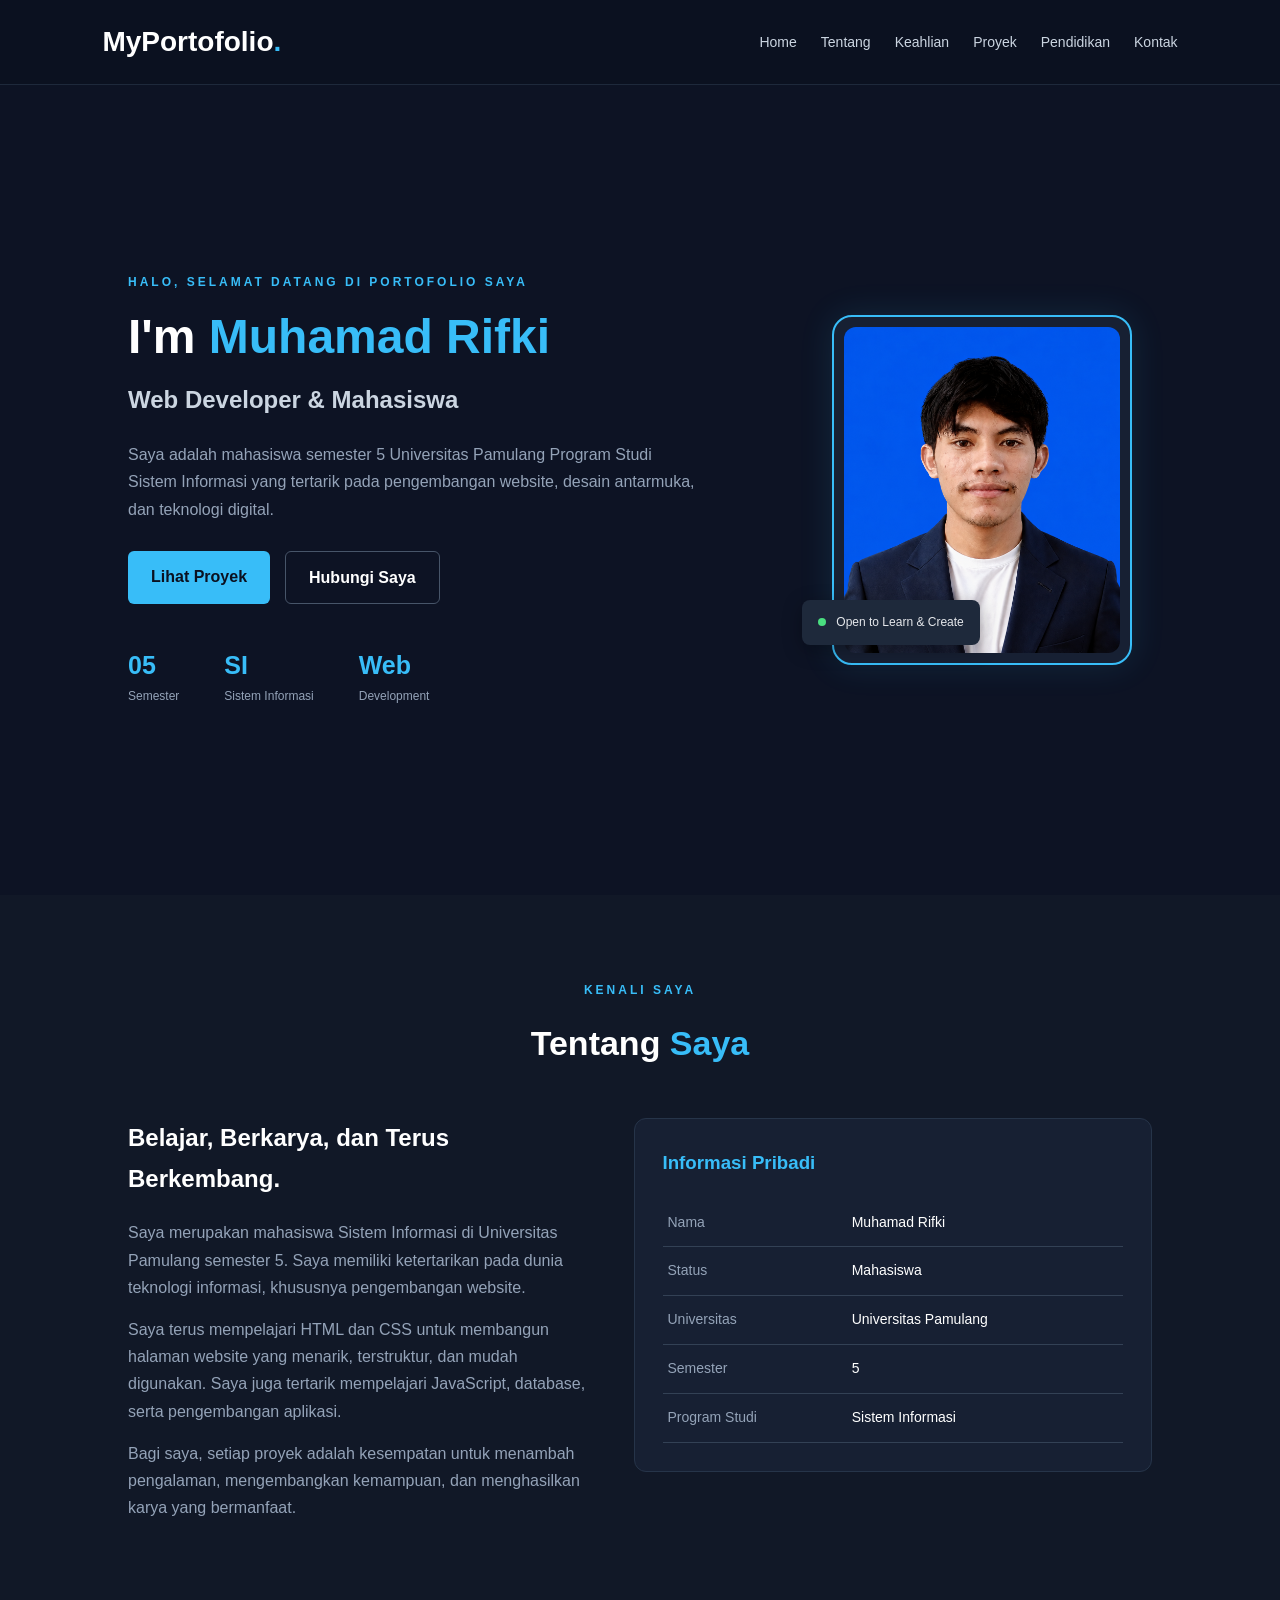
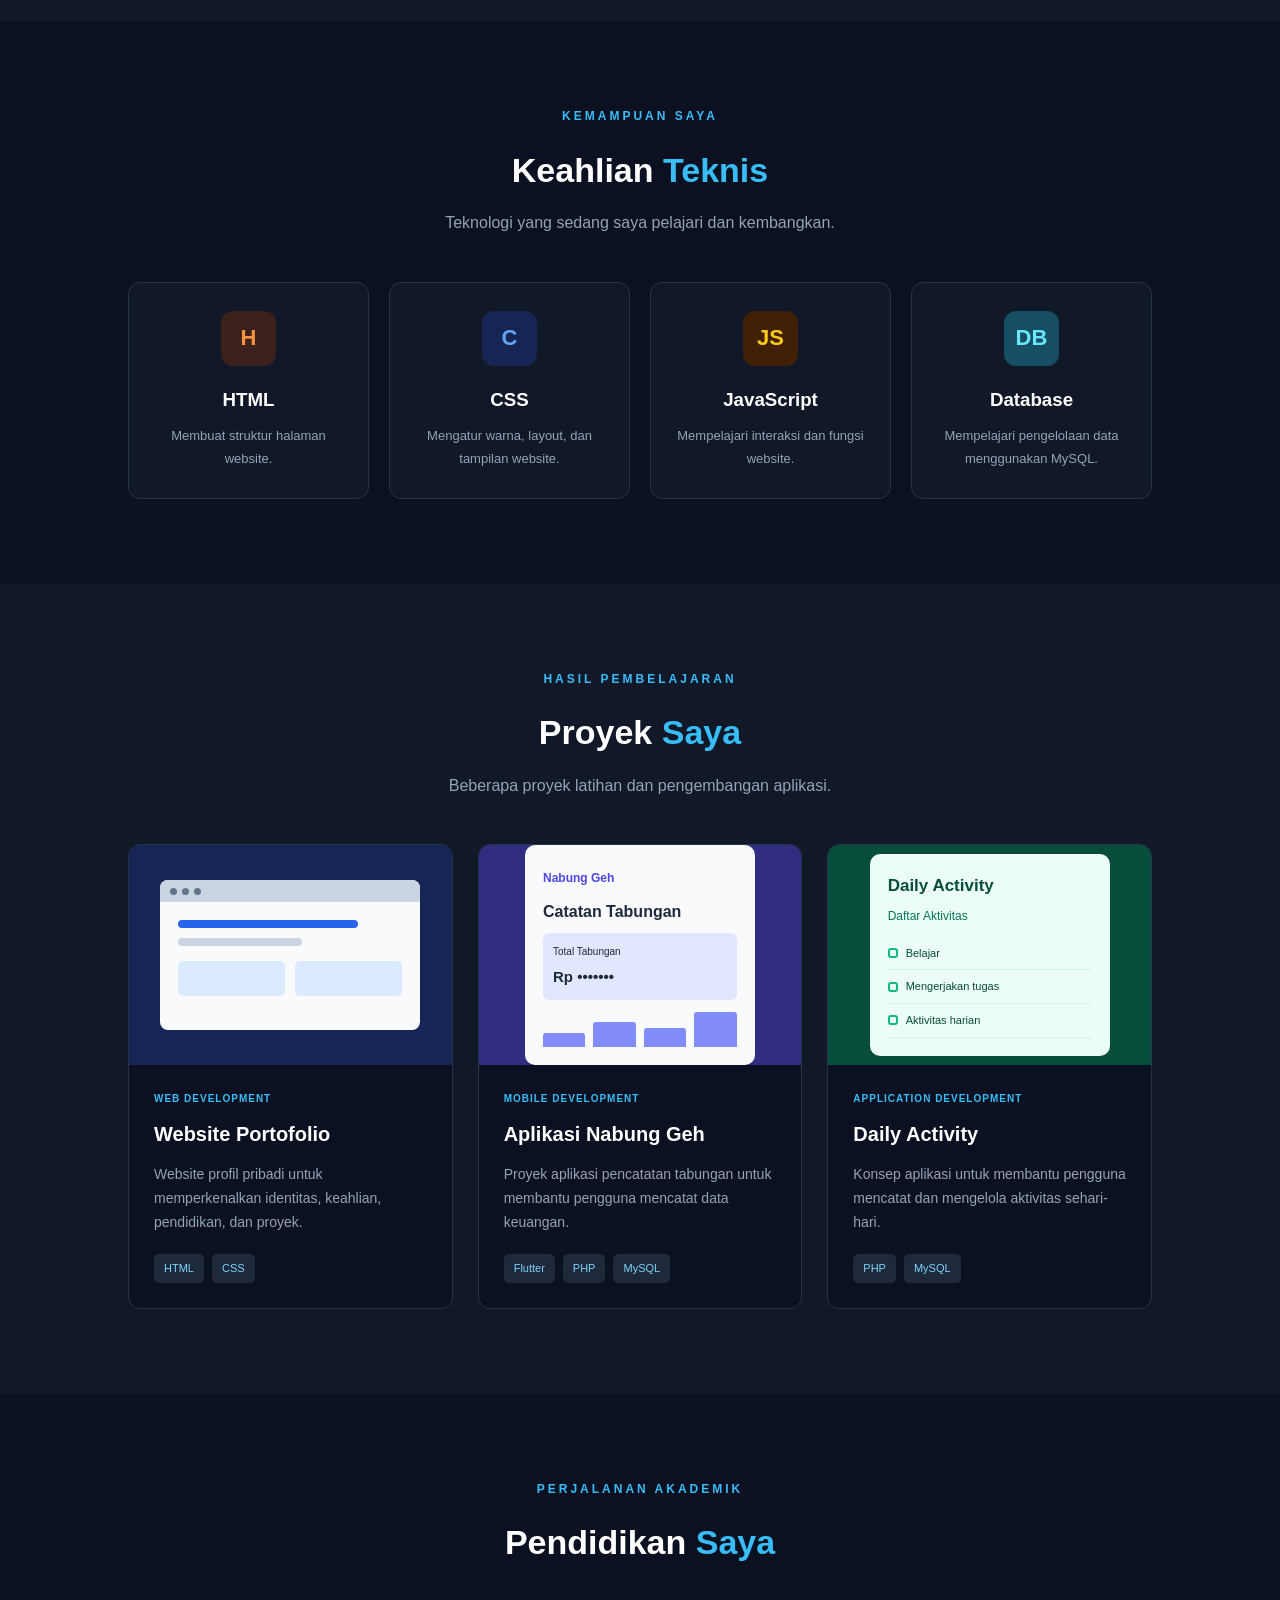
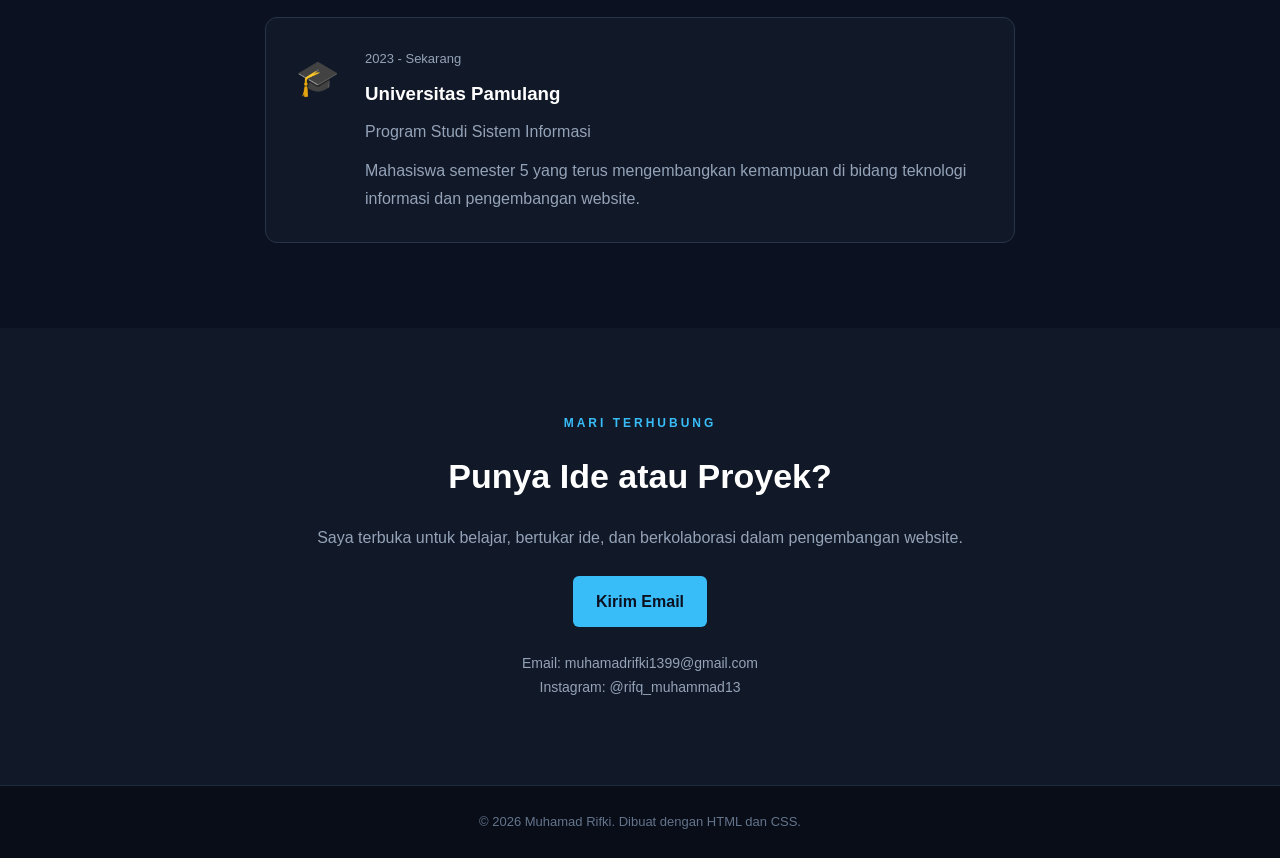
==== commit 153d3ade: "Update index.html" ====
--- a/index.html
+++ b/index.html
@@ -67,7 +67,7 @@
 
         <div class="hero-image">
             <div class="image-frame">
-                <img src="img/rifki.png" alt="Foto Muhamad Rifki">
+                <img src="./rifki.png" alt="Foto Muhamad Rifki">
             </div>
 
             <div class="floating-card">
@@ -358,4 +358,4 @@
     </footer>
 
 </body>
-</html>+</html>
